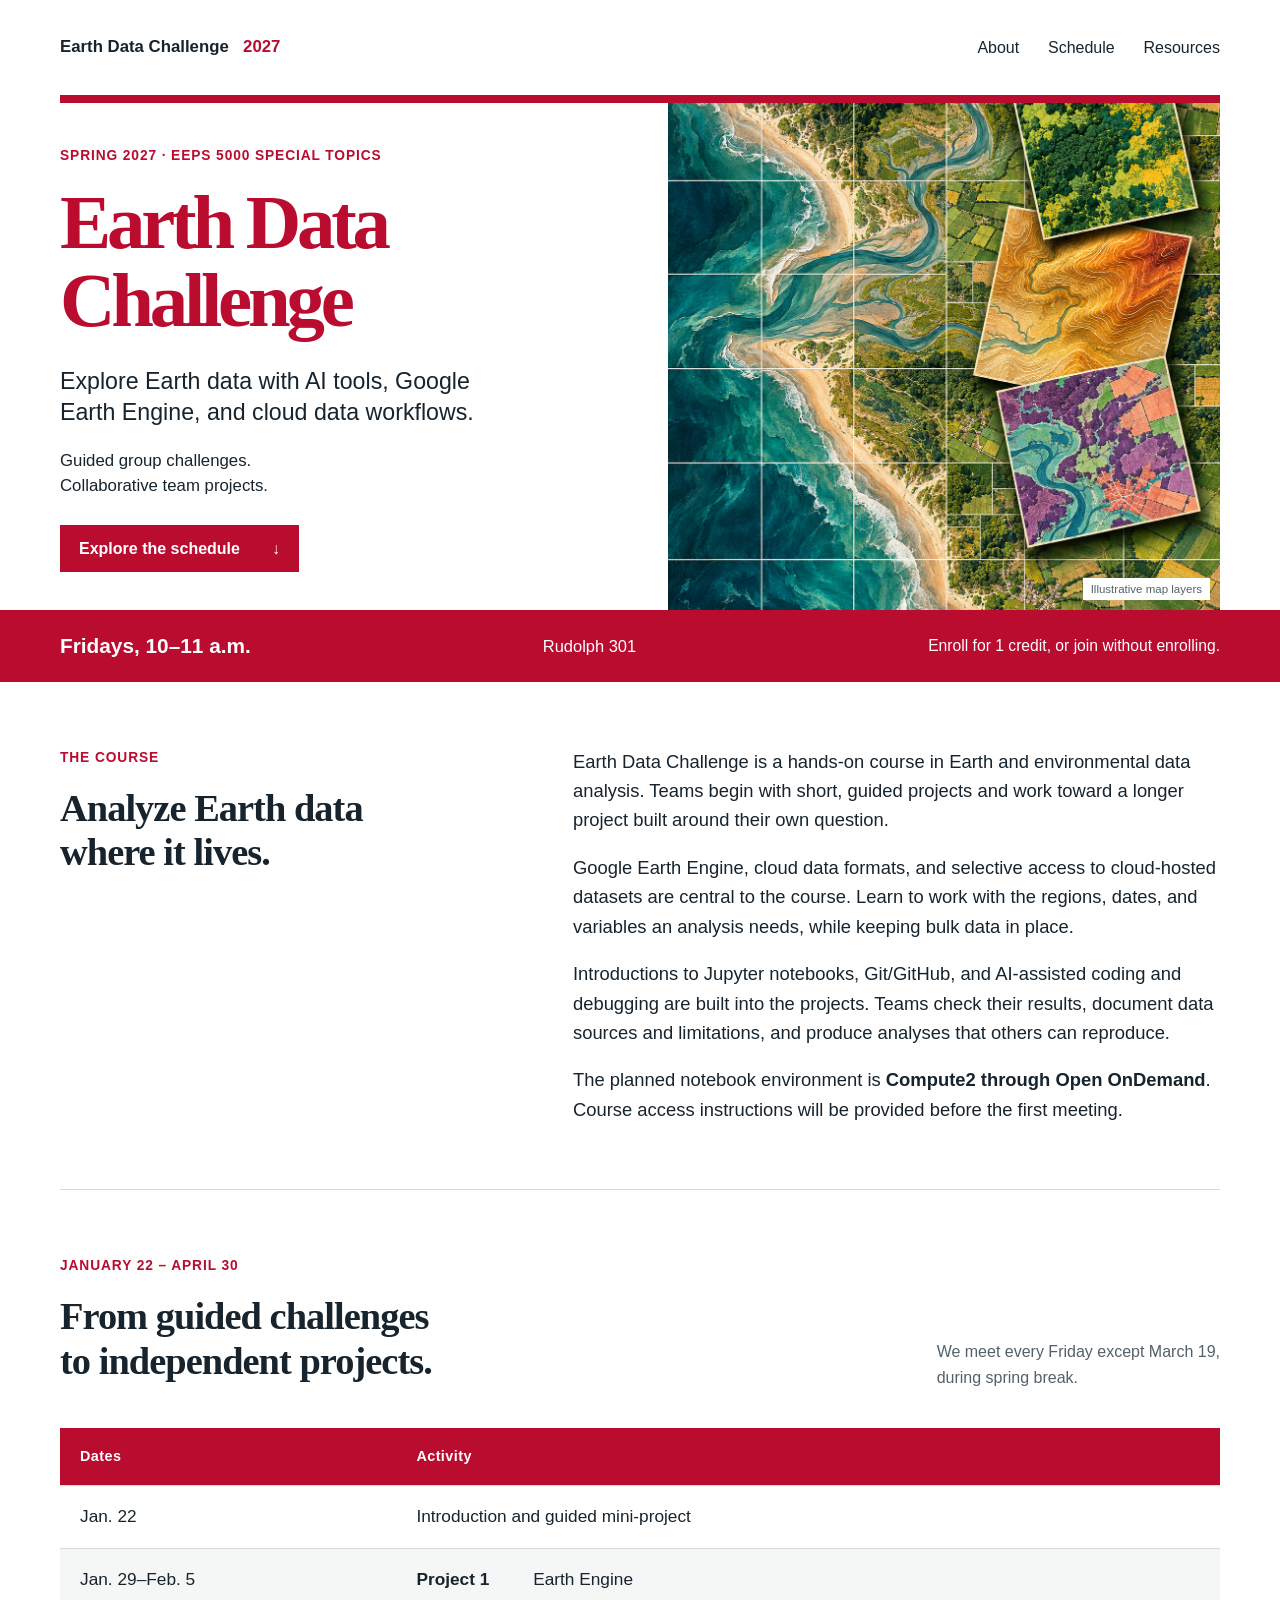
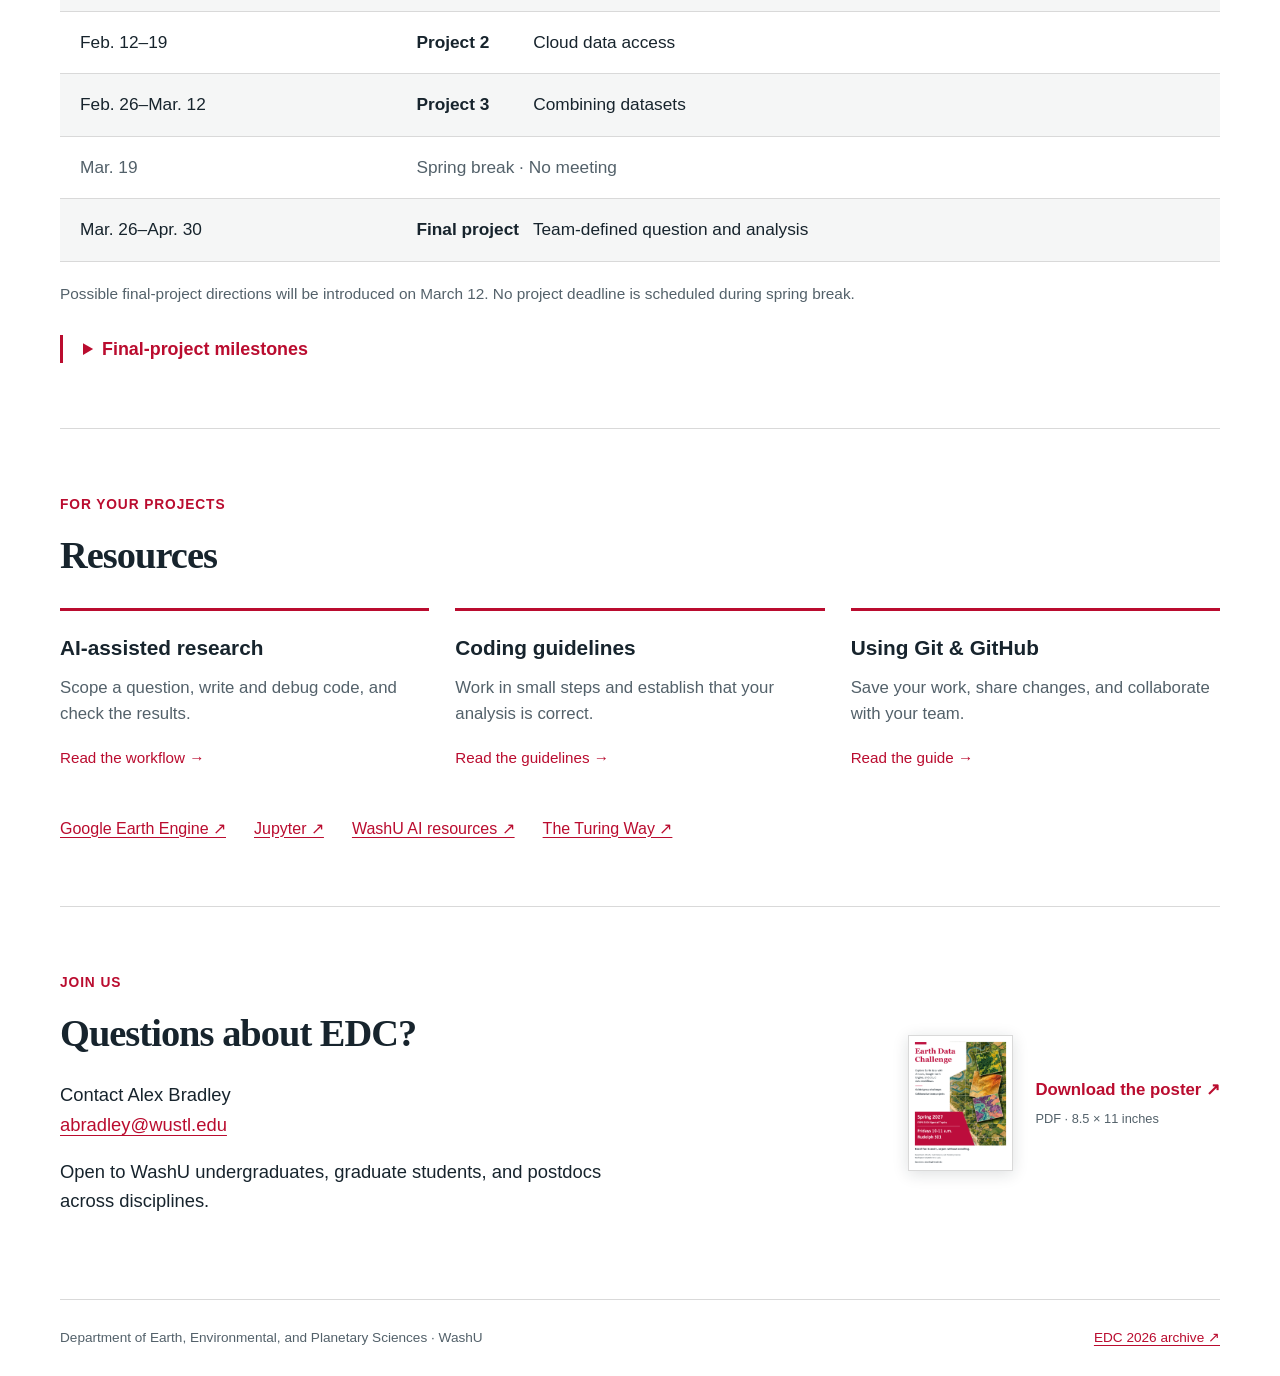
==== index.html @ a1457364 "feat: add the Earth Data Challenge 2027 course website" ====
<!doctype html>
<html lang="en">
<head>
  <meta charset="utf-8">
  <meta name="viewport" content="width=device-width, initial-scale=1">
  <meta name="description" content="Earth Data Challenge, Spring 2027. EEPS 5000 at WashU: AI-assisted analysis, Google Earth Engine, cloud data, and team projects.">
  <meta name="theme-color" content="#BA0C2F">
  <title>Earth Data Challenge · Spring 2027</title>
  <link rel="stylesheet" href="styles.css">
</head>
<body>
  <a class="skip" href="#main">Skip to content</a>
  <header class="masthead wrap">
    <a class="wordmark" href="index.html">Earth Data Challenge <span>2027</span></a>
    <nav aria-label="Main navigation"><a href="#about">About</a><a href="#schedule">Schedule</a><a href="#resources">Resources</a></nav>
  </header>
  <main id="main">
    <section class="hero wrap" aria-labelledby="course-title">
      <div class="hero-copy">
        <p class="eyebrow">Spring 2027 · EEPS 5000 Special Topics</p>
        <h1 id="course-title">Earth Data<br>Challenge</h1>
        <p class="intro">Explore Earth data with AI tools, Google Earth Engine, and cloud data workflows.</p>
        <p class="hero-detail">Guided group challenges.<br>Collaborative team projects.</p>
        <a class="button" href="#schedule">Explore the schedule <span aria-hidden="true">↓</span></a>
      </div>
      <div class="hero-art"><img src="assets/map-tiles.png" width="1122" height="1402" alt="Illustrated coastal map mosaic with lifted tiles showing vegetation, elevation, and land-cover patterns."><span class="art-note">Illustrative map layers</span></div>
    </section>
    <div class="meeting-bar"><div class="wrap meeting-inner"><strong>Fridays, 10–11 a.m.</strong><span>Rudolph 301</span><span>Enroll for 1 credit, or join without enrolling.</span></div></div>
    <div class="wrap content">
      <section id="about" class="section about-grid" aria-labelledby="about-heading">
        <div><p class="eyebrow">The course</p><h2 id="about-heading">Analyze Earth data<br>where it lives.</h2></div>
        <div class="prose"><p>Earth Data Challenge is a hands-on course in Earth and environmental data analysis. Teams begin with short, guided projects and work toward a longer project built around their own question.</p><p>Google Earth Engine, cloud data formats, and selective access to cloud-hosted datasets are central to the course. Learn to work with the regions, dates, and variables an analysis needs, while keeping bulk data in place.</p><p>Introductions to Jupyter notebooks, Git/GitHub, and AI-assisted coding and debugging are built into the projects. Teams check their results, document data sources and limitations, and produce analyses that others can reproduce.</p><p>The planned notebook environment is <strong>Compute2 through Open OnDemand</strong>. Course access instructions will be provided before the first meeting.</p></div>
      </section>
      <section id="schedule" class="section" aria-labelledby="schedule-heading">
        <div class="section-heading"><div><p class="eyebrow">January 22 – April 30</p><h2 id="schedule-heading">From guided challenges<br>to independent projects.</h2></div><p>We meet every Friday except March 19,<br>during spring break.</p></div>
        <table class="schedule"><caption class="sr-only">Spring 2027 course schedule</caption><thead><tr><th scope="col">Dates</th><th scope="col">Activity</th></tr></thead><tbody>
          <tr><th scope="row">Jan. 22</th><td>Introduction and guided mini-project</td></tr>
          <tr><th scope="row">Jan. 29–Feb. 5</th><td><span class="project">Project 1</span> Earth Engine</td></tr>
          <tr><th scope="row">Feb. 12–19</th><td><span class="project">Project 2</span> Cloud data access</td></tr>
          <tr><th scope="row">Feb. 26–Mar. 12</th><td><span class="project">Project 3</span> Combining datasets</td></tr>
          <tr class="break"><th scope="row">Mar. 19</th><td>Spring break · No meeting</td></tr>
          <tr><th scope="row">Mar. 26–Apr. 30</th><td><span class="project">Final project</span> Team-defined question and analysis</td></tr>
        </tbody></table>
        <p class="table-note">Possible final-project directions will be introduced on March 12. No project deadline is scheduled during spring break.</p>
        <details class="milestones"><summary>Final-project milestones</summary><table><caption class="sr-only">Final-project milestones</caption><thead><tr><th scope="col">Date</th><th scope="col">Milestone</th></tr></thead><tbody>
          <tr><th scope="row">Mar. 26</th><td>Scope the question, form teams, and test data access</td></tr>
          <tr><th scope="row">Apr. 2</th><td>Review proposals and demonstrate a working initial workflow</td></tr>
          <tr><th scope="row">Apr. 9</th><td>Analysis workshop</td></tr>
          <tr><th scope="row">Apr. 16</th><td>Preliminary results and validation discussion</td></tr>
          <tr><th scope="row">Apr. 23</th><td>Exchange notebooks for a reproducibility check; refine presentations</td></tr>
          <tr><th scope="row">Apr. 30</th><td>Final presentations and discussion</td></tr>
        </tbody></table></details>
      </section>
      <section id="resources" class="section" aria-labelledby="resources-heading">
        <p class="eyebrow">For your projects</p><h2 id="resources-heading">Resources</h2>
        <div class="resource-grid">
          <a class="resource" href="ai-workflow.html"><h3>AI-assisted research</h3><p>Scope a question, write and debug code, and check the results.</p><span>Read the workflow →</span></a>
          <a class="resource" href="coding-guidelines.html"><h3>Coding guidelines</h3><p>Work in small steps and establish that your analysis is correct.</p><span>Read the guidelines →</span></a>
          <a class="resource" href="using-git.html"><h3>Using Git &amp; GitHub</h3><p>Save your work, share changes, and collaborate with your team.</p><span>Read the guide →</span></a>
        </div>
        <ul class="tool-links"><li><a href="https://earthengine.google.com/">Google Earth Engine ↗</a></li><li><a href="https://jupyter.org/">Jupyter ↗</a></li><li><a href="https://ai.washu.edu/">WashU AI resources ↗</a></li><li><a href="https://the-turing-way.netlify.app/">The Turing Way ↗</a></li></ul>
      </section>
      <section class="section closing" aria-labelledby="contact-heading"><div><p class="eyebrow">Join us</p><h2 id="contact-heading">Questions about EDC?</h2><p>Contact Alex Bradley<br><a href="mailto:abradley@wustl.edu">abradley@wustl.edu</a></p><p>Open to WashU undergraduates, graduate students, and postdocs across disciplines.</p></div><a class="poster-link" href="assets/edc-2027-poster.pdf"><img src="assets/edc-2027-poster.png" width="1082" height="1400" loading="lazy" alt="Preview of the red and map-tiles Earth Data Challenge recruitment poster."><span>Download the poster <span aria-hidden="true">↗</span><small>PDF · 8.5 × 11 inches</small></span></a></section>
    </div>
  </main>
  <footer class="wrap footer"><p>Department of Earth, Environmental, and Planetary Sciences · WashU</p><a href="https://washu-eeps.github.io/EDC-2026/">EDC 2026 archive ↗</a></footer>
</body>
</html>
---- styles.css ----
:root{--red:#ba0c2f;--dark-red:#971b2f;--ink:#17242d;--muted:#53616a;--paper:#fff;--gray:#d9d9d9;--wash:#f5f6f6;--teal:#007d8a;--sans:Calibri,"Segoe UI",Arial,sans-serif;--serif:Georgia,"Times New Roman",serif}
*{box-sizing:border-box}html{scroll-behavior:smooth;scroll-padding-top:2rem}body{margin:0;background:var(--paper);color:var(--ink);font:1.15rem/1.6 var(--sans)}a{color:var(--red);text-underline-offset:.2em}a:hover{color:var(--dark-red)}a:focus-visible,summary:focus-visible{outline:3px solid var(--teal);outline-offset:5px}.wrap{width:min(1160px,calc(100% - 80px));margin-inline:auto}.masthead{display:flex;align-items:center;justify-content:space-between;gap:2rem;min-height:95px}.wordmark{color:var(--ink);text-decoration:none;font-weight:700;font-size:1.05rem}.wordmark span{color:var(--red);margin-left:.6rem}.masthead nav{display:flex;gap:1.8rem}.masthead nav a{color:var(--ink);text-decoration:none;font-size:1rem}.masthead nav a:hover{text-decoration:underline}.hero{display:grid;grid-template-columns:1.1fr 1fr;min-height:490px;border-top:8px solid var(--red)}.hero-copy{padding:42px 36px 38px 0;position:relative;z-index:1}.eyebrow{color:var(--red);font-weight:700;font-size:.86rem;letter-spacing:.065em;text-transform:uppercase;margin:0 0 17px}h1{font:700 clamp(3.2rem,6vw,5.35rem)/1.02 var(--serif);color:var(--red);letter-spacing:-.055em;margin:0 0 25px}.intro{font-size:1.45rem;line-height:1.35;max-width:440px;margin:0 0 20px}.hero-detail{font-size:1.05rem;line-height:1.5;margin-bottom:26px}.button{display:inline-flex;align-items:center;gap:2rem;padding:11px 19px;background:var(--red);color:#fff;text-decoration:none;font-weight:700;font-size:1rem}.button:hover{background:var(--dark-red);color:#fff}.hero-art{position:relative;overflow:hidden}.hero-art>img{width:100%;height:100%;position:absolute;object-fit:cover;object-position:68% 48%}.art-note{position:absolute;bottom:10px;right:10px;background:#fff;padding:2px 8px;font-size:.72rem;color:var(--muted)}.meeting-bar{background:var(--red);color:white}.meeting-inner{display:flex;gap:2rem;align-items:center;justify-content:space-between;padding-block:19px;font-size:1.03rem}.meeting-inner strong{font-size:1.3rem}.meeting-inner span:last-child{font-size:.98rem}.section{padding-block:65px;border-bottom:1px solid var(--gray)}h2{font:700 clamp(1.85rem,3vw,2.5rem)/1.17 var(--serif);letter-spacing:-.025em;margin:0 0 24px}p{margin:0 0 18px}.about-grid{display:grid;grid-template-columns:.9fr 1.3fr;gap:65px}.prose p:last-child{margin-bottom:0}.section-heading{display:flex;align-items:end;justify-content:space-between;gap:2rem;margin-bottom:20px}.section-heading>p{font-size:1rem;color:var(--muted)}table{width:100%;border-collapse:collapse;text-align:left;font-size:1.08rem}th,td{padding:17px 20px;border-bottom:1px solid var(--gray);vertical-align:top}thead{background:var(--red);color:white}thead th{font-size:.9rem;letter-spacing:.03em}tbody th{width:29%;font-weight:400;white-space:nowrap}tbody tr:nth-child(even){background:var(--wash)}.project{font-weight:700;display:inline-block;min-width:112px}.break{color:var(--muted)}.table-note{font-size:.96rem;color:var(--muted);margin-top:20px}.milestones{margin-top:28px;border-left:3px solid var(--red);padding-left:20px}.milestones summary{cursor:pointer;color:var(--red);font-size:1.12rem;font-weight:700}.milestones table{margin-top:20px}.resource-grid{display:grid;grid-template-columns:repeat(3,1fr);gap:26px;margin-top:30px}.resource{display:flex;flex-direction:column;text-decoration:none;color:var(--ink);border-top:3px solid var(--red);padding:20px 0 15px}.resource h3{font-size:1.3rem;margin:0 0 10px}.resource p{font-size:1.05rem;color:var(--muted)}.resource>span{font-size:.95rem;color:var(--red);margin-top:auto}.resource:hover h3{text-decoration:underline}.tool-links{display:flex;gap:12px 28px;flex-wrap:wrap;list-style:none;padding:0;margin:30px 0 0;font-size:1rem}.closing{display:flex;justify-content:space-between;align-items:center;gap:4rem}.closing>div{max-width:580px}.poster-link{display:flex;gap:22px;align-items:center;text-decoration:none;font-size:1.05rem;font-weight:700}.poster-link img{width:105px;height:auto;box-shadow:0 3px 15px #17242d24;border:1px solid var(--gray)}.poster-link small{display:block;font-size:.8rem;font-weight:400;color:var(--muted);margin-top:5px}.footer{display:flex;justify-content:space-between;gap:2rem;padding-block:27px;color:var(--muted);font-size:.85rem}.footer p{margin:0}.footer a{white-space:nowrap}.skip{position:absolute;top:-100px;left:20px;z-index:10;padding:10px;background:white}.skip:focus{top:10px}.sr-only{position:absolute;width:1px;height:1px;padding:0;margin:-1px;overflow:hidden;clip:rect(0,0,0,0);white-space:nowrap;border:0}.guide{max-width:800px;padding-block:45px 70px}.guide h1{font-size:clamp(2.5rem,5vw,4rem);margin-top:30px}.guide h2{font:700 1.6rem/1.3 var(--serif);margin-top:36px}.guide h3{font-size:1.2rem}.guide li{margin-bottom:.55rem}.back{font-size:1rem}
@media(max-width:850px){.wrap{width:calc(100% - 48px)}.meeting-inner{gap:10px 25px;flex-wrap:wrap;justify-content:flex-start}.meeting-inner span:last-child{flex-basis:100%}.about-grid{grid-template-columns:1fr;gap:12px}.section-heading{display:block}.resource-grid{gap:20px}.closing{gap:2rem}.poster-link{flex-direction:column;align-items:start;min-width:155px}.hero-copy{padding-right:22px}.intro{font-size:1.22rem}.project{display:block}.footer{flex-wrap:wrap}}
@media(max-width:560px){.wrap{width:calc(100% - 36px)}.masthead{min-height:90px;flex-wrap:wrap;gap:8px;padding-block:15px}.masthead nav{gap:22px}.hero{grid-template-columns:1fr;min-height:0}.hero-copy{padding:30px 0}h1{font-size:3.6rem}.hero-art{height:270px}.hero-art>img{object-position:60% 46%}.intro{font-size:1.3rem}.section{padding-block:42px}.resource-grid{grid-template-columns:1fr;gap:5px}.resource{padding-block:19px}.resource p{margin-bottom:10px}th,td{padding:14px 10px;font-size:.99rem}tbody th{white-space:normal;width:34%}.closing{align-items:start;flex-direction:column;gap:20px}.poster-link{flex-direction:row;align-items:center}.poster-link img{width:85px}.footer{gap:10px}.meeting-inner strong{font-size:1.2rem}.milestones{padding-left:10px}}
@media(prefers-reduced-motion:reduce){html{scroll-behavior:auto}}
@media print{.masthead nav,.button,.poster-link,.footer,.art-note{display:none}.wrap{width:100%}.hero{min-height:300px}.hero-copy{padding-top:20px}.section{padding-block:25px}.meeting-bar{color:#000;background:none;border-block:1px solid #000}details>table{display:table!important}}
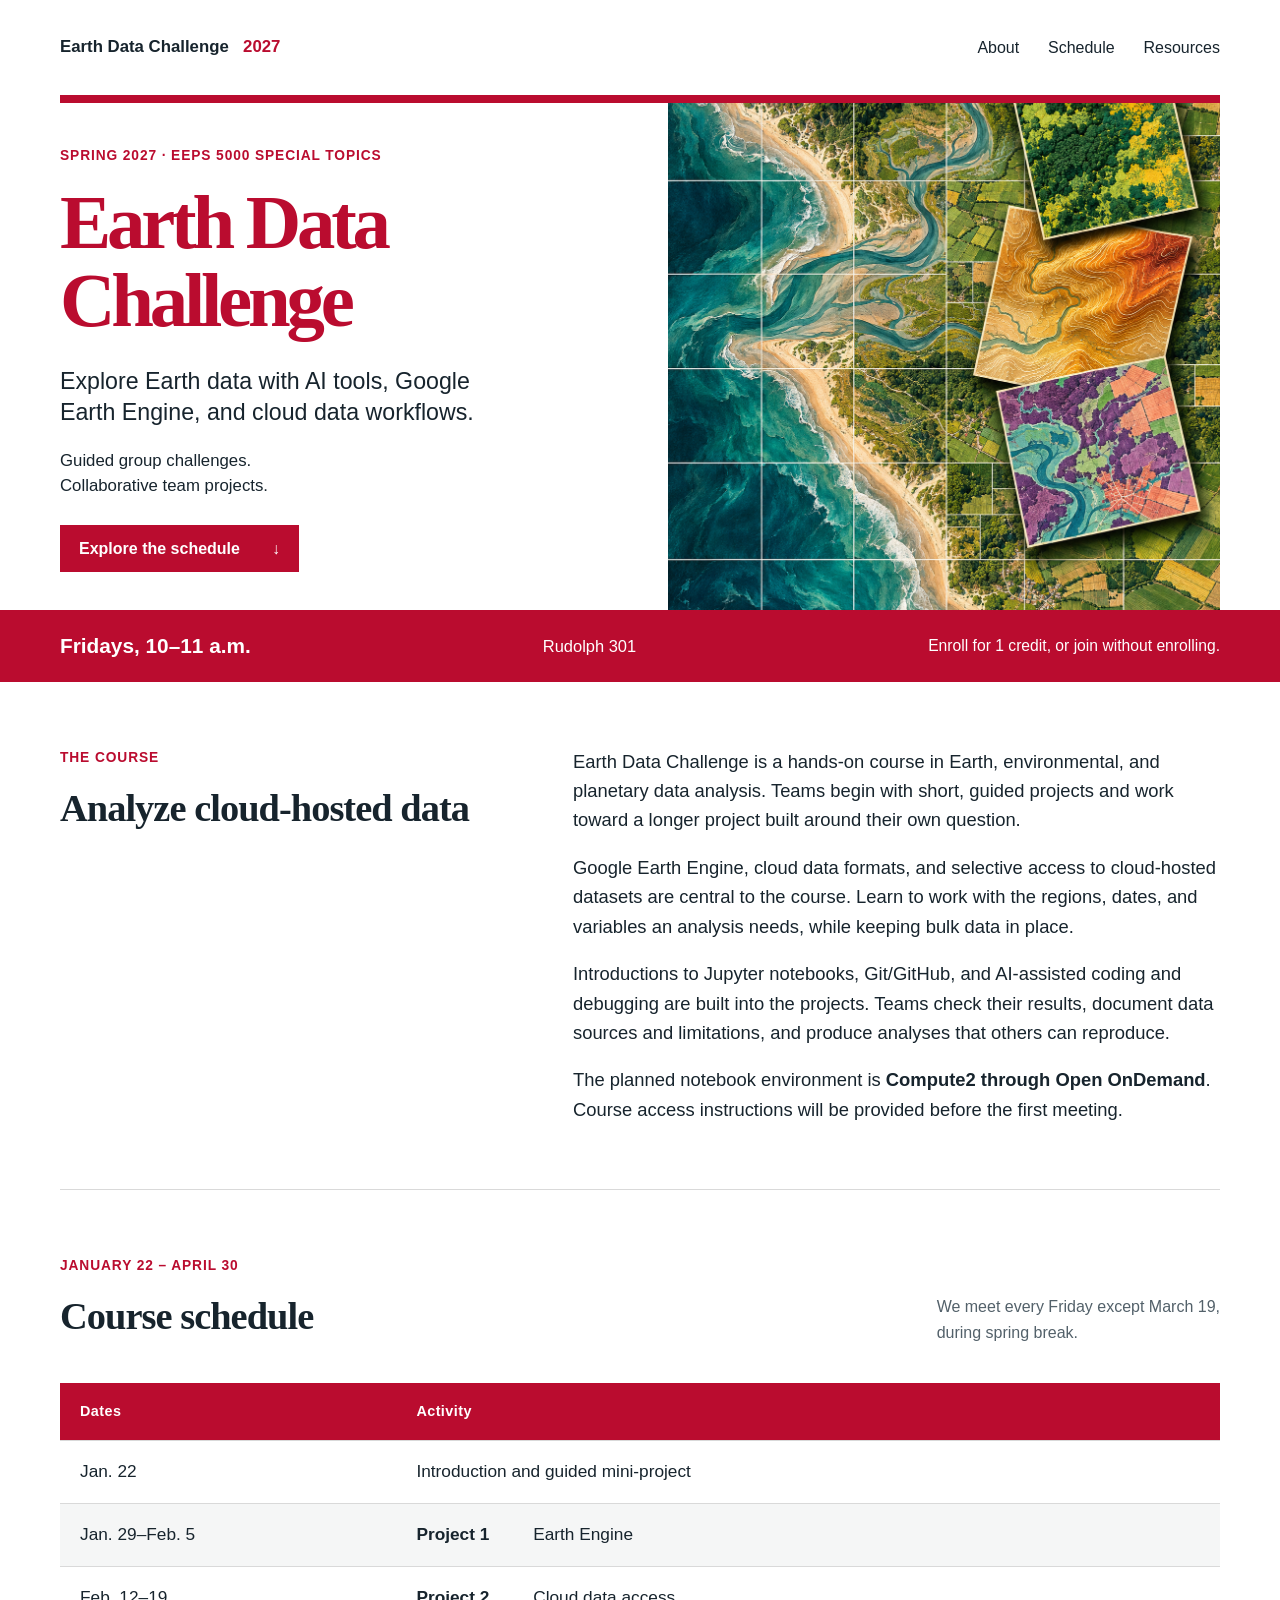
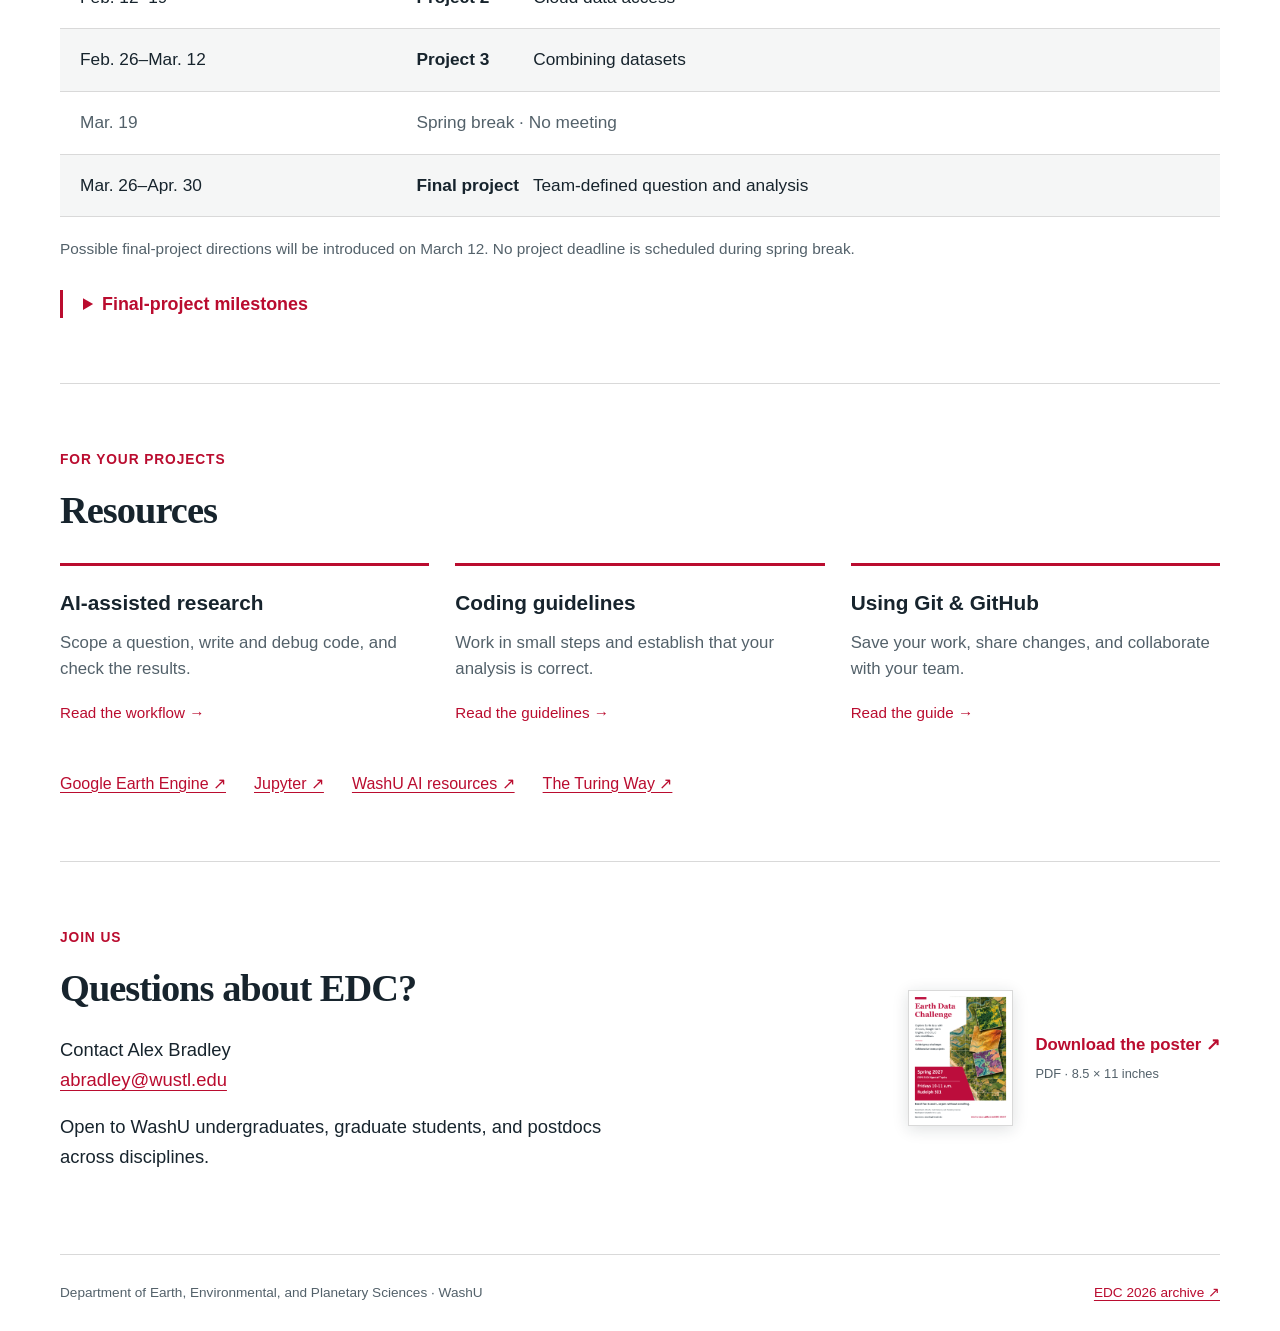
==== commit a8f18759: "fix: clarify course copy and add the website to the poster" ====
--- a/index.html
+++ b/index.html
@@ -23,16 +23,16 @@
         <p class="hero-detail">Guided group challenges.<br>Collaborative team projects.</p>
         <a class="button" href="#schedule">Explore the schedule <span aria-hidden="true">↓</span></a>
       </div>
-      <div class="hero-art"><img src="assets/map-tiles.png" width="1122" height="1402" alt="Illustrated coastal map mosaic with lifted tiles showing vegetation, elevation, and land-cover patterns."><span class="art-note">Illustrative map layers</span></div>
+      <div class="hero-art"><img src="assets/map-tiles.png" width="1122" height="1402" alt="Illustrated coastal map mosaic with lifted tiles showing vegetation, elevation, and land-cover patterns."></div>
     </section>
     <div class="meeting-bar"><div class="wrap meeting-inner"><strong>Fridays, 10–11 a.m.</strong><span>Rudolph 301</span><span>Enroll for 1 credit, or join without enrolling.</span></div></div>
     <div class="wrap content">
       <section id="about" class="section about-grid" aria-labelledby="about-heading">
-        <div><p class="eyebrow">The course</p><h2 id="about-heading">Analyze Earth data<br>where it lives.</h2></div>
-        <div class="prose"><p>Earth Data Challenge is a hands-on course in Earth and environmental data analysis. Teams begin with short, guided projects and work toward a longer project built around their own question.</p><p>Google Earth Engine, cloud data formats, and selective access to cloud-hosted datasets are central to the course. Learn to work with the regions, dates, and variables an analysis needs, while keeping bulk data in place.</p><p>Introductions to Jupyter notebooks, Git/GitHub, and AI-assisted coding and debugging are built into the projects. Teams check their results, document data sources and limitations, and produce analyses that others can reproduce.</p><p>The planned notebook environment is <strong>Compute2 through Open OnDemand</strong>. Course access instructions will be provided before the first meeting.</p></div>
+        <div><p class="eyebrow">The course</p><h2 id="about-heading">Analyze cloud-hosted data</h2></div>
+        <div class="prose"><p>Earth Data Challenge is a hands-on course in Earth, environmental, and planetary data analysis. Teams begin with short, guided projects and work toward a longer project built around their own question.</p><p>Google Earth Engine, cloud data formats, and selective access to cloud-hosted datasets are central to the course. Learn to work with the regions, dates, and variables an analysis needs, while keeping bulk data in place.</p><p>Introductions to Jupyter notebooks, Git/GitHub, and AI-assisted coding and debugging are built into the projects. Teams check their results, document data sources and limitations, and produce analyses that others can reproduce.</p><p>The planned notebook environment is <strong>Compute2 through Open OnDemand</strong>. Course access instructions will be provided before the first meeting.</p></div>
       </section>
       <section id="schedule" class="section" aria-labelledby="schedule-heading">
-        <div class="section-heading"><div><p class="eyebrow">January 22 – April 30</p><h2 id="schedule-heading">From guided challenges<br>to independent projects.</h2></div><p>We meet every Friday except March 19,<br>during spring break.</p></div>
+        <div class="section-heading"><div><p class="eyebrow">January 22 – April 30</p><h2 id="schedule-heading">Course schedule</h2></div><p>We meet every Friday except March 19,<br>during spring break.</p></div>
         <table class="schedule"><caption class="sr-only">Spring 2027 course schedule</caption><thead><tr><th scope="col">Dates</th><th scope="col">Activity</th></tr></thead><tbody>
           <tr><th scope="row">Jan. 22</th><td>Introduction and guided mini-project</td></tr>
           <tr><th scope="row">Jan. 29–Feb. 5</th><td><span class="project">Project 1</span> Earth Engine</td></tr>
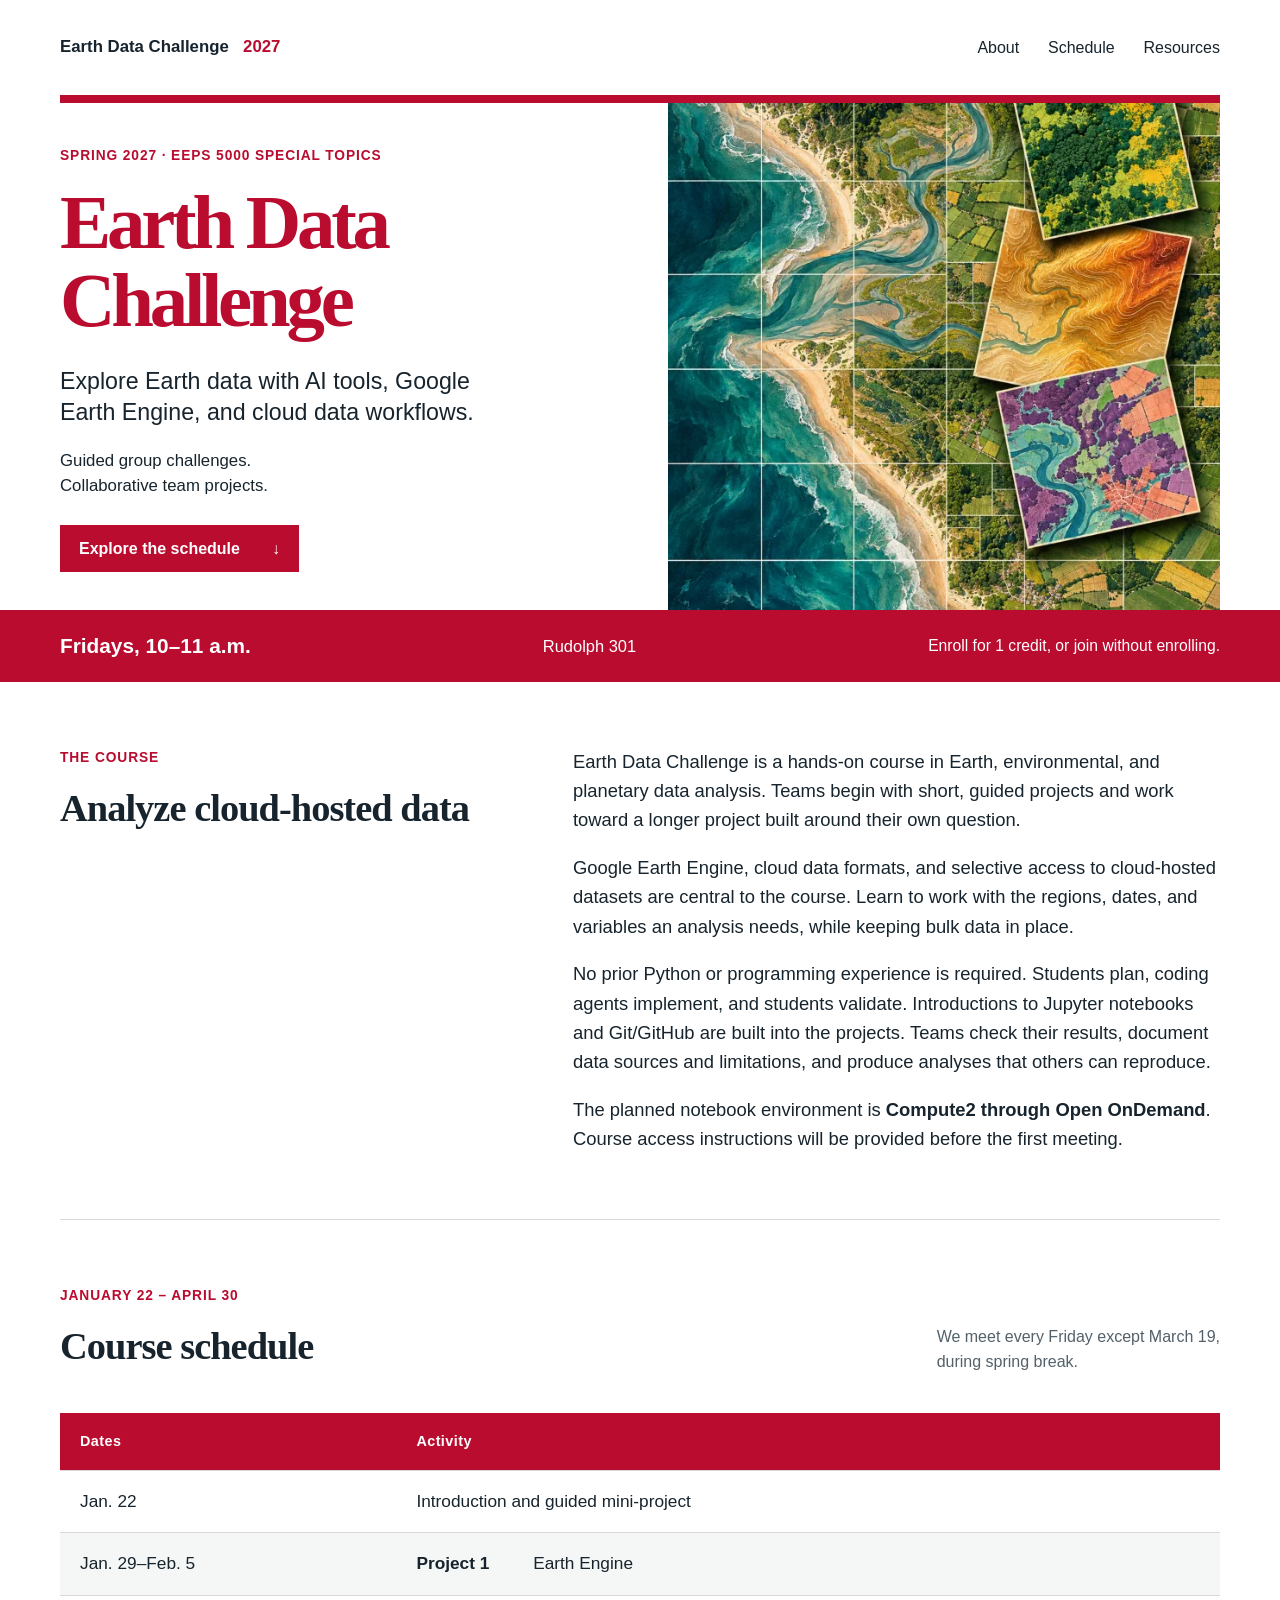
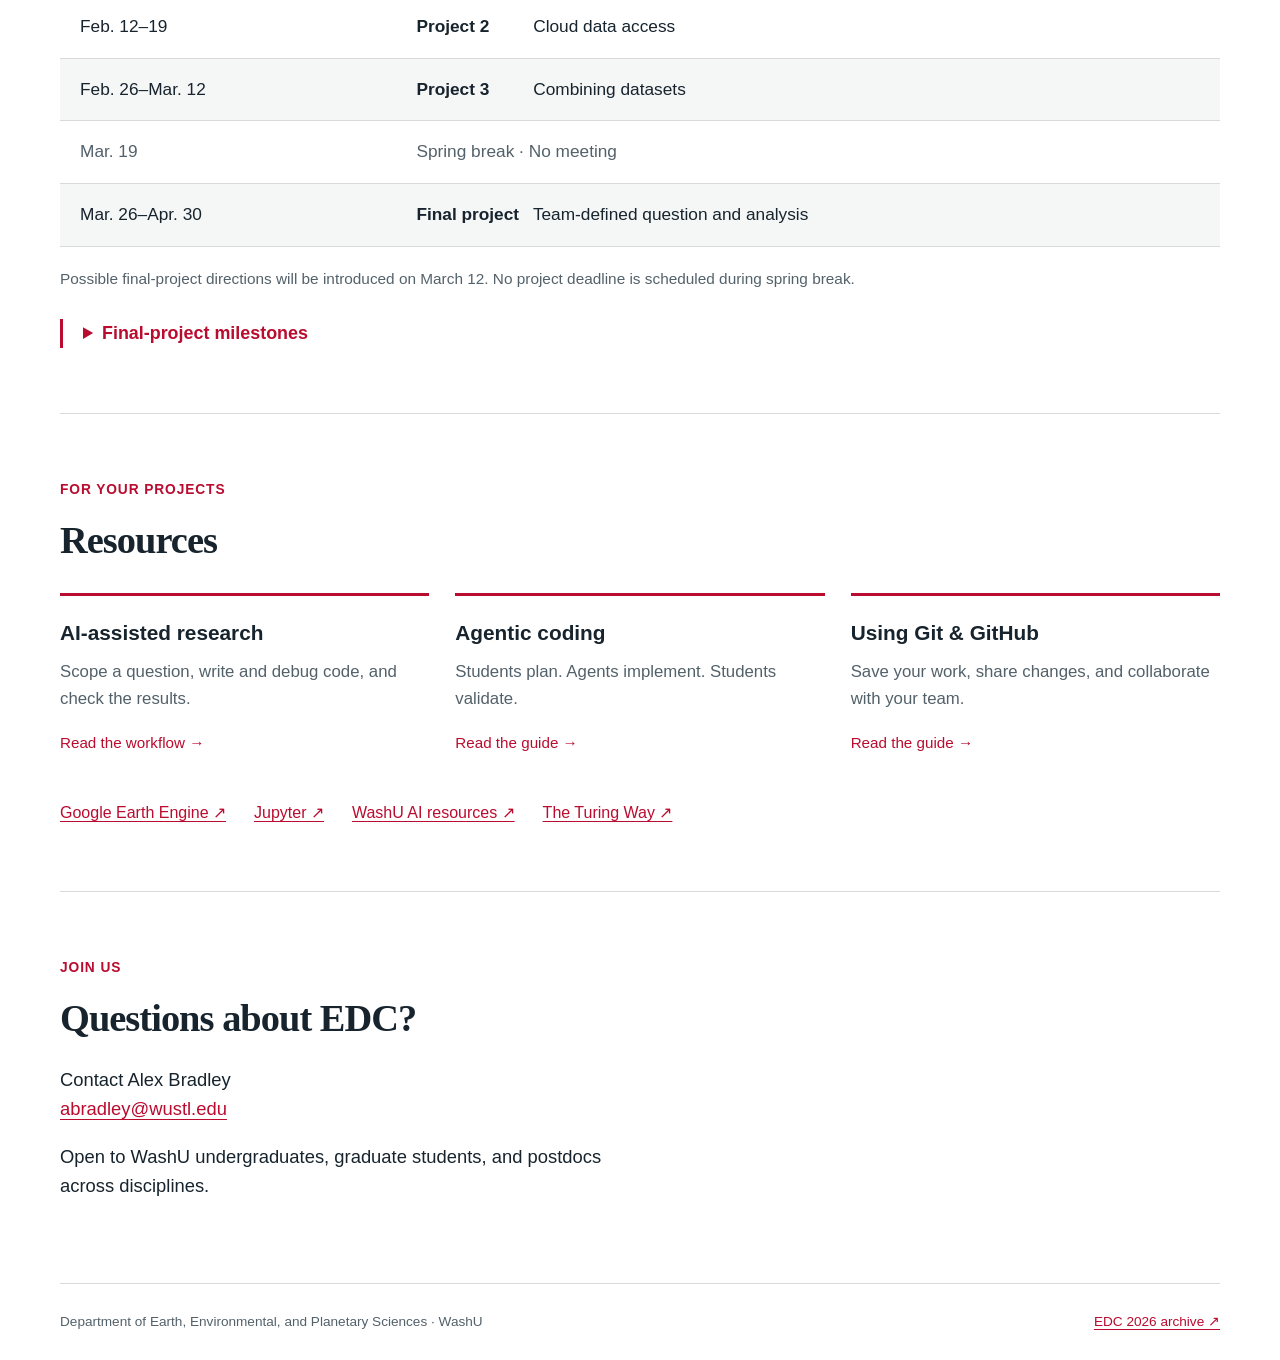
==== commit 4cd21eef: "feat: add agentic coding guidance and optimize site images" ====
--- a/index.html
+++ b/index.html
@@ -23,13 +23,13 @@
         <p class="hero-detail">Guided group challenges.<br>Collaborative team projects.</p>
         <a class="button" href="#schedule">Explore the schedule <span aria-hidden="true">↓</span></a>
       </div>
-      <div class="hero-art"><img src="assets/map-tiles.png" width="1122" height="1402" alt="Illustrated coastal map mosaic with lifted tiles showing vegetation, elevation, and land-cover patterns."></div>
+      <div class="hero-art"><img src="assets/map-tiles.webp" srcset="assets/map-tiles-640.webp 640w, assets/map-tiles.webp 1122w" sizes="(max-width: 560px) calc(100vw - 36px), (max-width: 850px) calc((100vw - 48px) / 2.1), (max-width: 1240px) calc((100vw - 80px) / 2.1), 553px" width="1122" height="1402" fetchpriority="high" loading="eager" decoding="async" alt="Illustrated coastal map mosaic with lifted tiles showing vegetation, elevation, and land-cover patterns."></div>
     </section>
     <div class="meeting-bar"><div class="wrap meeting-inner"><strong>Fridays, 10–11 a.m.</strong><span>Rudolph 301</span><span>Enroll for 1 credit, or join without enrolling.</span></div></div>
     <div class="wrap content">
       <section id="about" class="section about-grid" aria-labelledby="about-heading">
         <div><p class="eyebrow">The course</p><h2 id="about-heading">Analyze cloud-hosted data</h2></div>
-        <div class="prose"><p>Earth Data Challenge is a hands-on course in Earth, environmental, and planetary data analysis. Teams begin with short, guided projects and work toward a longer project built around their own question.</p><p>Google Earth Engine, cloud data formats, and selective access to cloud-hosted datasets are central to the course. Learn to work with the regions, dates, and variables an analysis needs, while keeping bulk data in place.</p><p>Introductions to Jupyter notebooks, Git/GitHub, and AI-assisted coding and debugging are built into the projects. Teams check their results, document data sources and limitations, and produce analyses that others can reproduce.</p><p>The planned notebook environment is <strong>Compute2 through Open OnDemand</strong>. Course access instructions will be provided before the first meeting.</p></div>
+        <div class="prose"><p>Earth Data Challenge is a hands-on course in Earth, environmental, and planetary data analysis. Teams begin with short, guided projects and work toward a longer project built around their own question.</p><p>Google Earth Engine, cloud data formats, and selective access to cloud-hosted datasets are central to the course. Learn to work with the regions, dates, and variables an analysis needs, while keeping bulk data in place.</p><p>No prior Python or programming experience is required. Students plan, coding agents implement, and students validate. Introductions to Jupyter notebooks and Git/GitHub are built into the projects. Teams check their results, document data sources and limitations, and produce analyses that others can reproduce.</p><p>The planned notebook environment is <strong>Compute2 through Open OnDemand</strong>. Course access instructions will be provided before the first meeting.</p></div>
       </section>
       <section id="schedule" class="section" aria-labelledby="schedule-heading">
         <div class="section-heading"><div><p class="eyebrow">January 22 – April 30</p><h2 id="schedule-heading">Course schedule</h2></div><p>We meet every Friday except March 19,<br>during spring break.</p></div>
@@ -55,12 +55,12 @@
         <p class="eyebrow">For your projects</p><h2 id="resources-heading">Resources</h2>
         <div class="resource-grid">
           <a class="resource" href="ai-workflow.html"><h3>AI-assisted research</h3><p>Scope a question, write and debug code, and check the results.</p><span>Read the workflow →</span></a>
-          <a class="resource" href="coding-guidelines.html"><h3>Coding guidelines</h3><p>Work in small steps and establish that your analysis is correct.</p><span>Read the guidelines →</span></a>
+          <a class="resource" href="coding-guidelines.html"><h3>Agentic coding</h3><p>Students plan. Agents implement. Students validate.</p><span>Read the guide →</span></a>
           <a class="resource" href="using-git.html"><h3>Using Git &amp; GitHub</h3><p>Save your work, share changes, and collaborate with your team.</p><span>Read the guide →</span></a>
         </div>
         <ul class="tool-links"><li><a href="https://earthengine.google.com/">Google Earth Engine ↗</a></li><li><a href="https://jupyter.org/">Jupyter ↗</a></li><li><a href="https://ai.washu.edu/">WashU AI resources ↗</a></li><li><a href="https://the-turing-way.netlify.app/">The Turing Way ↗</a></li></ul>
       </section>
-      <section class="section closing" aria-labelledby="contact-heading"><div><p class="eyebrow">Join us</p><h2 id="contact-heading">Questions about EDC?</h2><p>Contact Alex Bradley<br><a href="mailto:abradley@wustl.edu">abradley@wustl.edu</a></p><p>Open to WashU undergraduates, graduate students, and postdocs across disciplines.</p></div><a class="poster-link" href="assets/edc-2027-poster.pdf"><img src="assets/edc-2027-poster.png" width="1082" height="1400" loading="lazy" alt="Preview of the red and map-tiles Earth Data Challenge recruitment poster."><span>Download the poster <span aria-hidden="true">↗</span><small>PDF · 8.5 × 11 inches</small></span></a></section>
+      <section class="section closing" aria-labelledby="contact-heading"><div><p class="eyebrow">Join us</p><h2 id="contact-heading">Questions about EDC?</h2><p>Contact Alex Bradley<br><a href="mailto:abradley@wustl.edu">abradley@wustl.edu</a></p><p>Open to WashU undergraduates, graduate students, and postdocs across disciplines.</p></div></section>
     </div>
   </main>
   <footer class="wrap footer"><p>Department of Earth, Environmental, and Planetary Sciences · WashU</p><a href="https://washu-eeps.github.io/EDC-2026/">EDC 2026 archive ↗</a></footer>
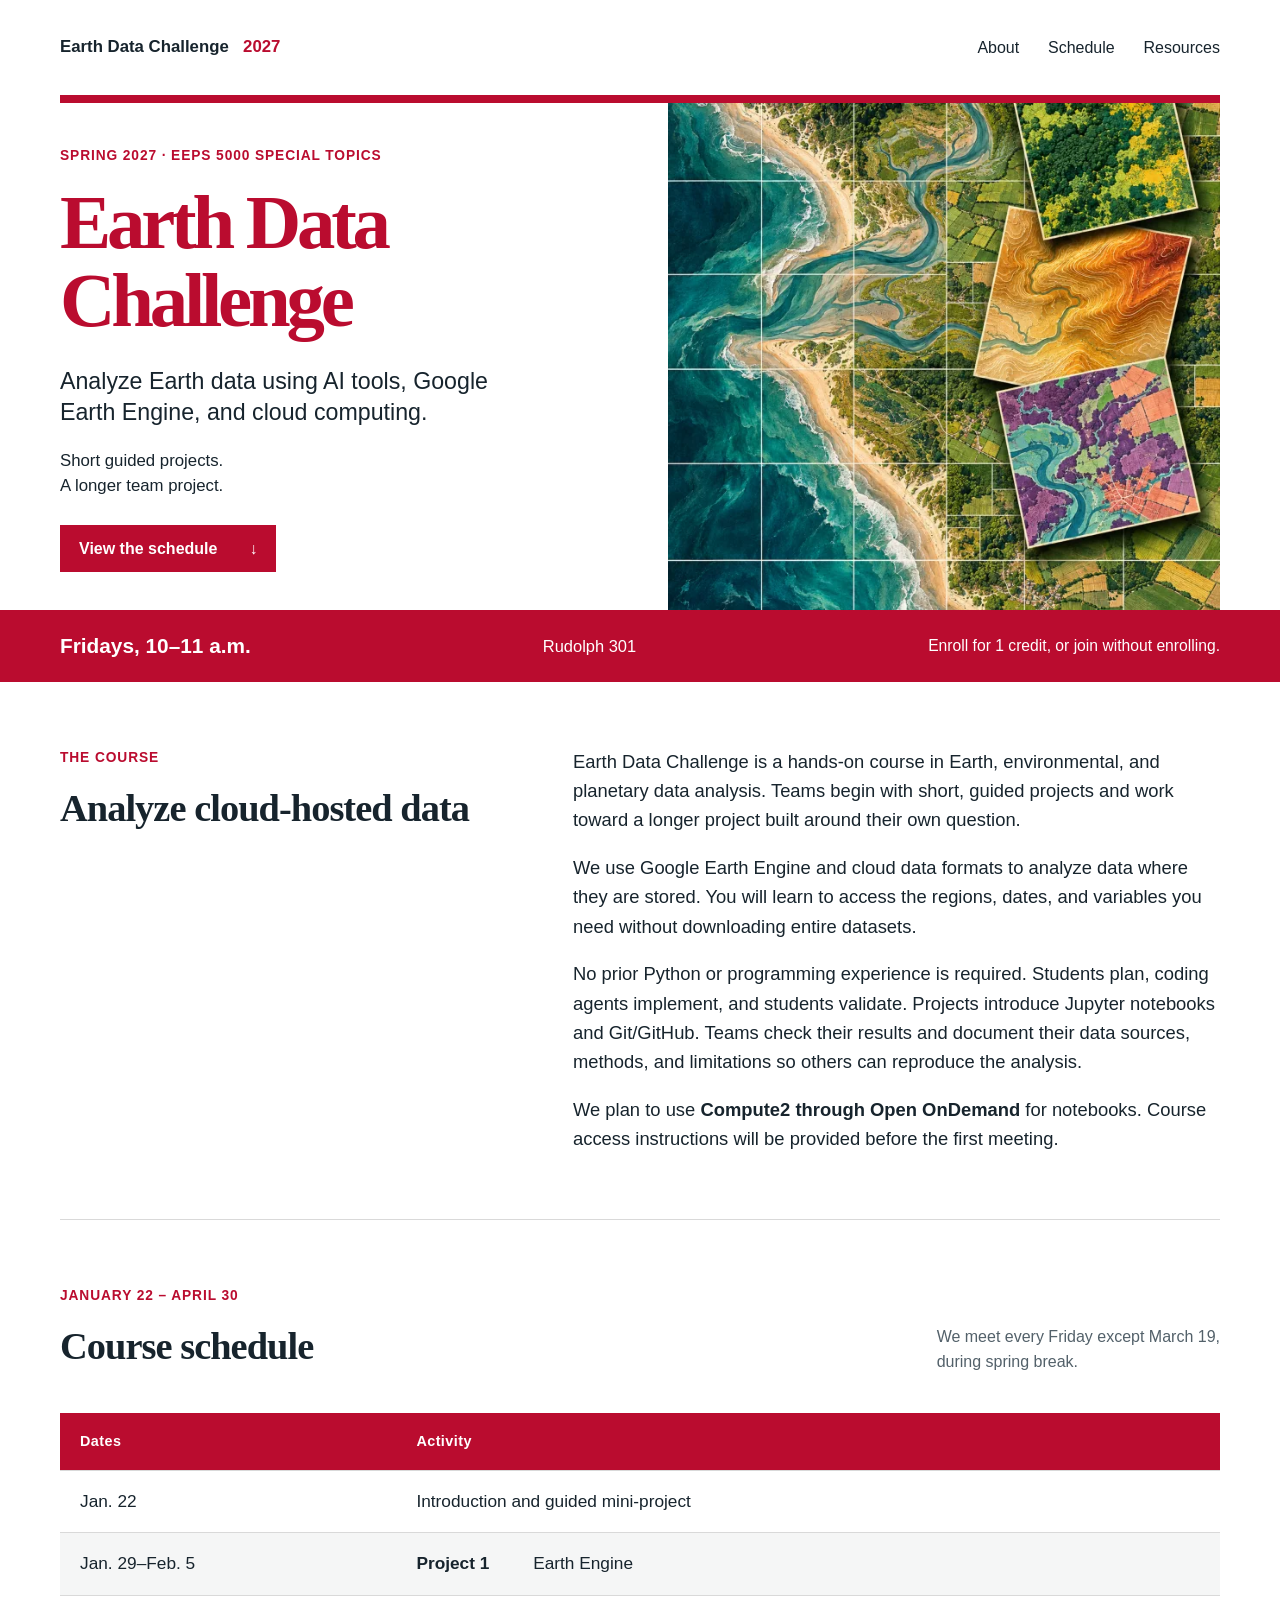
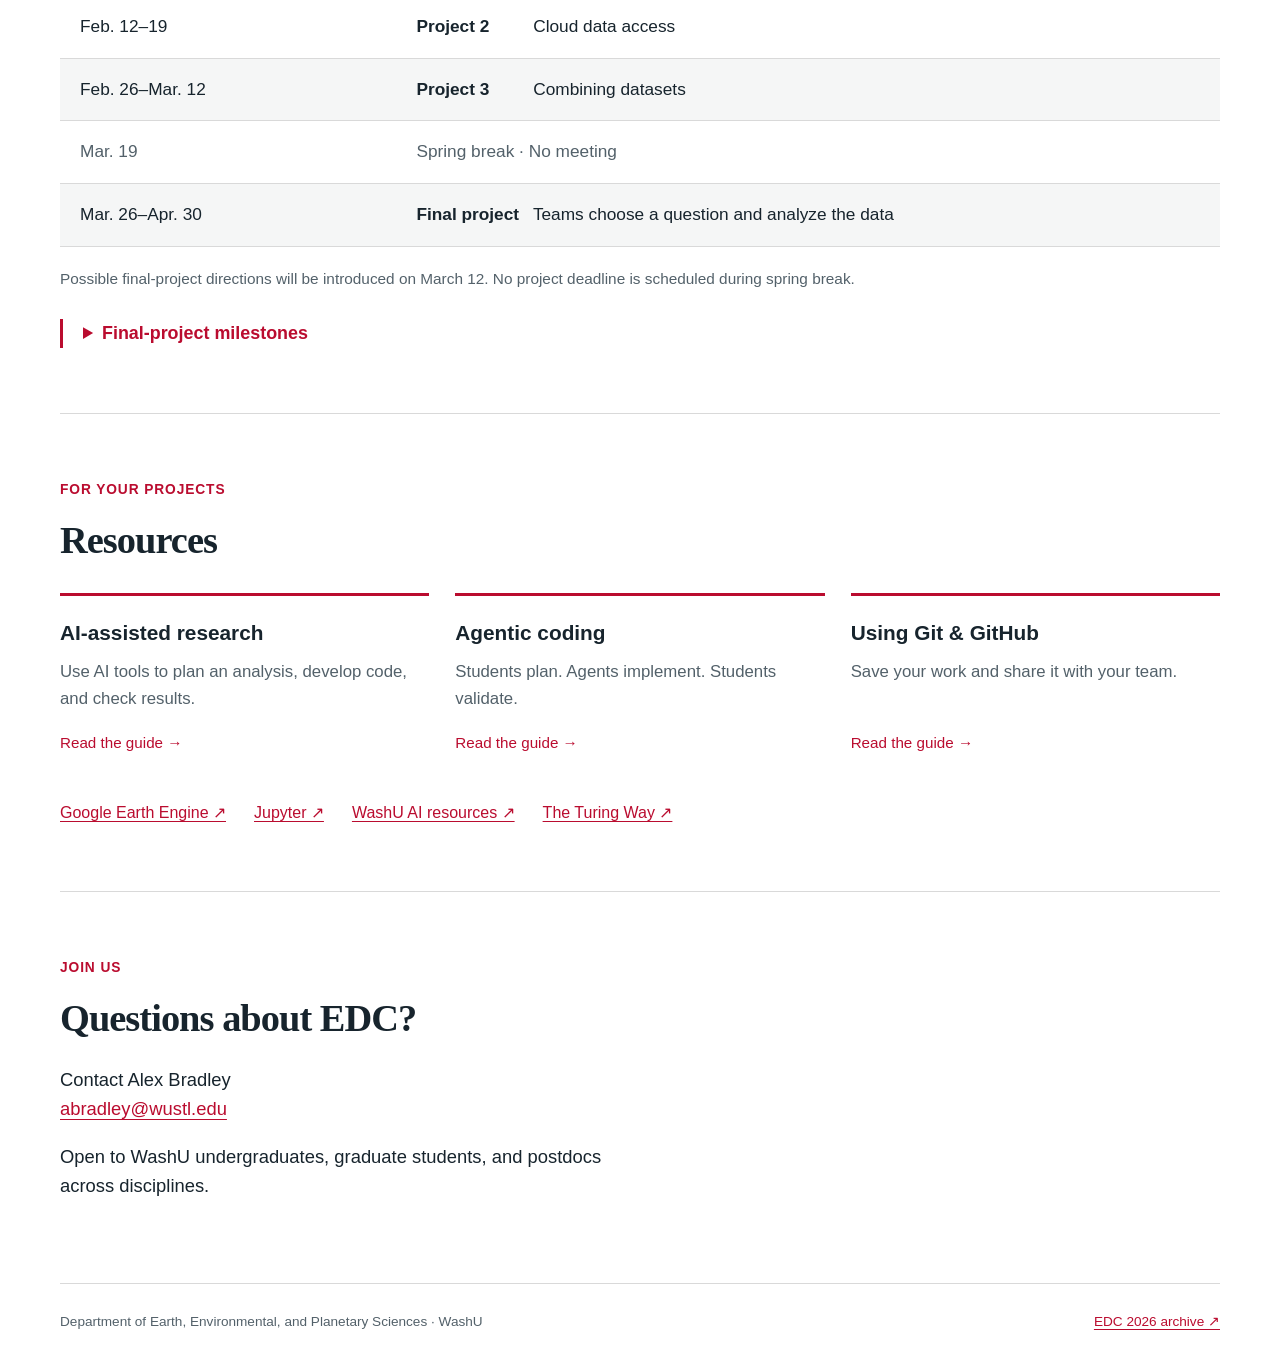
==== commit 00bd3ede: "docs: clarify course website language" ====
--- a/index.html
+++ b/index.html
@@ -19,9 +19,9 @@
       <div class="hero-copy">
         <p class="eyebrow">Spring 2027 · EEPS 5000 Special Topics</p>
         <h1 id="course-title">Earth Data<br>Challenge</h1>
-        <p class="intro">Explore Earth data with AI tools, Google Earth Engine, and cloud data workflows.</p>
-        <p class="hero-detail">Guided group challenges.<br>Collaborative team projects.</p>
-        <a class="button" href="#schedule">Explore the schedule <span aria-hidden="true">↓</span></a>
+        <p class="intro">Analyze Earth data using AI tools, Google Earth Engine, and cloud computing.</p>
+        <p class="hero-detail">Short guided projects.<br>A longer team project.</p>
+        <a class="button" href="#schedule">View the schedule <span aria-hidden="true">↓</span></a>
       </div>
       <div class="hero-art"><img src="assets/map-tiles.webp" srcset="assets/map-tiles-640.webp 640w, assets/map-tiles.webp 1122w" sizes="(max-width: 560px) calc(100vw - 36px), (max-width: 850px) calc((100vw - 48px) / 2.1), (max-width: 1240px) calc((100vw - 80px) / 2.1), 553px" width="1122" height="1402" fetchpriority="high" loading="eager" decoding="async" alt="Illustrated coastal map mosaic with lifted tiles showing vegetation, elevation, and land-cover patterns."></div>
     </section>
@@ -29,7 +29,7 @@
     <div class="wrap content">
       <section id="about" class="section about-grid" aria-labelledby="about-heading">
         <div><p class="eyebrow">The course</p><h2 id="about-heading">Analyze cloud-hosted data</h2></div>
-        <div class="prose"><p>Earth Data Challenge is a hands-on course in Earth, environmental, and planetary data analysis. Teams begin with short, guided projects and work toward a longer project built around their own question.</p><p>Google Earth Engine, cloud data formats, and selective access to cloud-hosted datasets are central to the course. Learn to work with the regions, dates, and variables an analysis needs, while keeping bulk data in place.</p><p>No prior Python or programming experience is required. Students plan, coding agents implement, and students validate. Introductions to Jupyter notebooks and Git/GitHub are built into the projects. Teams check their results, document data sources and limitations, and produce analyses that others can reproduce.</p><p>The planned notebook environment is <strong>Compute2 through Open OnDemand</strong>. Course access instructions will be provided before the first meeting.</p></div>
+        <div class="prose"><p>Earth Data Challenge is a hands-on course in Earth, environmental, and planetary data analysis. Teams begin with short, guided projects and work toward a longer project built around their own question.</p><p>We use Google Earth Engine and cloud data formats to analyze data where they are stored. You will learn to access the regions, dates, and variables you need without downloading entire datasets.</p><p>No prior Python or programming experience is required. Students plan, coding agents implement, and students validate. Projects introduce Jupyter notebooks and Git/GitHub. Teams check their results and document their data sources, methods, and limitations so others can reproduce the analysis.</p><p>We plan to use <strong>Compute2 through Open OnDemand</strong> for notebooks. Course access instructions will be provided before the first meeting.</p></div>
       </section>
       <section id="schedule" class="section" aria-labelledby="schedule-heading">
         <div class="section-heading"><div><p class="eyebrow">January 22 – April 30</p><h2 id="schedule-heading">Course schedule</h2></div><p>We meet every Friday except March 19,<br>during spring break.</p></div>
@@ -39,12 +39,12 @@
           <tr><th scope="row">Feb. 12–19</th><td><span class="project">Project 2</span> Cloud data access</td></tr>
           <tr><th scope="row">Feb. 26–Mar. 12</th><td><span class="project">Project 3</span> Combining datasets</td></tr>
           <tr class="break"><th scope="row">Mar. 19</th><td>Spring break · No meeting</td></tr>
-          <tr><th scope="row">Mar. 26–Apr. 30</th><td><span class="project">Final project</span> Team-defined question and analysis</td></tr>
+          <tr><th scope="row">Mar. 26–Apr. 30</th><td><span class="project">Final project</span> Teams choose a question and analyze the data</td></tr>
         </tbody></table>
         <p class="table-note">Possible final-project directions will be introduced on March 12. No project deadline is scheduled during spring break.</p>
         <details class="milestones"><summary>Final-project milestones</summary><table><caption class="sr-only">Final-project milestones</caption><thead><tr><th scope="col">Date</th><th scope="col">Milestone</th></tr></thead><tbody>
-          <tr><th scope="row">Mar. 26</th><td>Scope the question, form teams, and test data access</td></tr>
-          <tr><th scope="row">Apr. 2</th><td>Review proposals and demonstrate a working initial workflow</td></tr>
+          <tr><th scope="row">Mar. 26</th><td>Define the question, form teams, and test data access</td></tr>
+          <tr><th scope="row">Apr. 2</th><td>Review proposals and show an initial working analysis</td></tr>
           <tr><th scope="row">Apr. 9</th><td>Analysis workshop</td></tr>
           <tr><th scope="row">Apr. 16</th><td>Preliminary results and validation discussion</td></tr>
           <tr><th scope="row">Apr. 23</th><td>Exchange notebooks for a reproducibility check; refine presentations</td></tr>
@@ -54,9 +54,9 @@
       <section id="resources" class="section" aria-labelledby="resources-heading">
         <p class="eyebrow">For your projects</p><h2 id="resources-heading">Resources</h2>
         <div class="resource-grid">
-          <a class="resource" href="ai-workflow.html"><h3>AI-assisted research</h3><p>Scope a question, write and debug code, and check the results.</p><span>Read the workflow →</span></a>
+          <a class="resource" href="ai-workflow.html"><h3>AI-assisted research</h3><p>Use AI tools to plan an analysis, develop code, and check results.</p><span>Read the guide →</span></a>
           <a class="resource" href="coding-guidelines.html"><h3>Agentic coding</h3><p>Students plan. Agents implement. Students validate.</p><span>Read the guide →</span></a>
-          <a class="resource" href="using-git.html"><h3>Using Git &amp; GitHub</h3><p>Save your work, share changes, and collaborate with your team.</p><span>Read the guide →</span></a>
+          <a class="resource" href="using-git.html"><h3>Using Git &amp; GitHub</h3><p>Save your work and share it with your team.</p><span>Read the guide →</span></a>
         </div>
         <ul class="tool-links"><li><a href="https://earthengine.google.com/">Google Earth Engine ↗</a></li><li><a href="https://jupyter.org/">Jupyter ↗</a></li><li><a href="https://ai.washu.edu/">WashU AI resources ↗</a></li><li><a href="https://the-turing-way.netlify.app/">The Turing Way ↗</a></li></ul>
       </section>
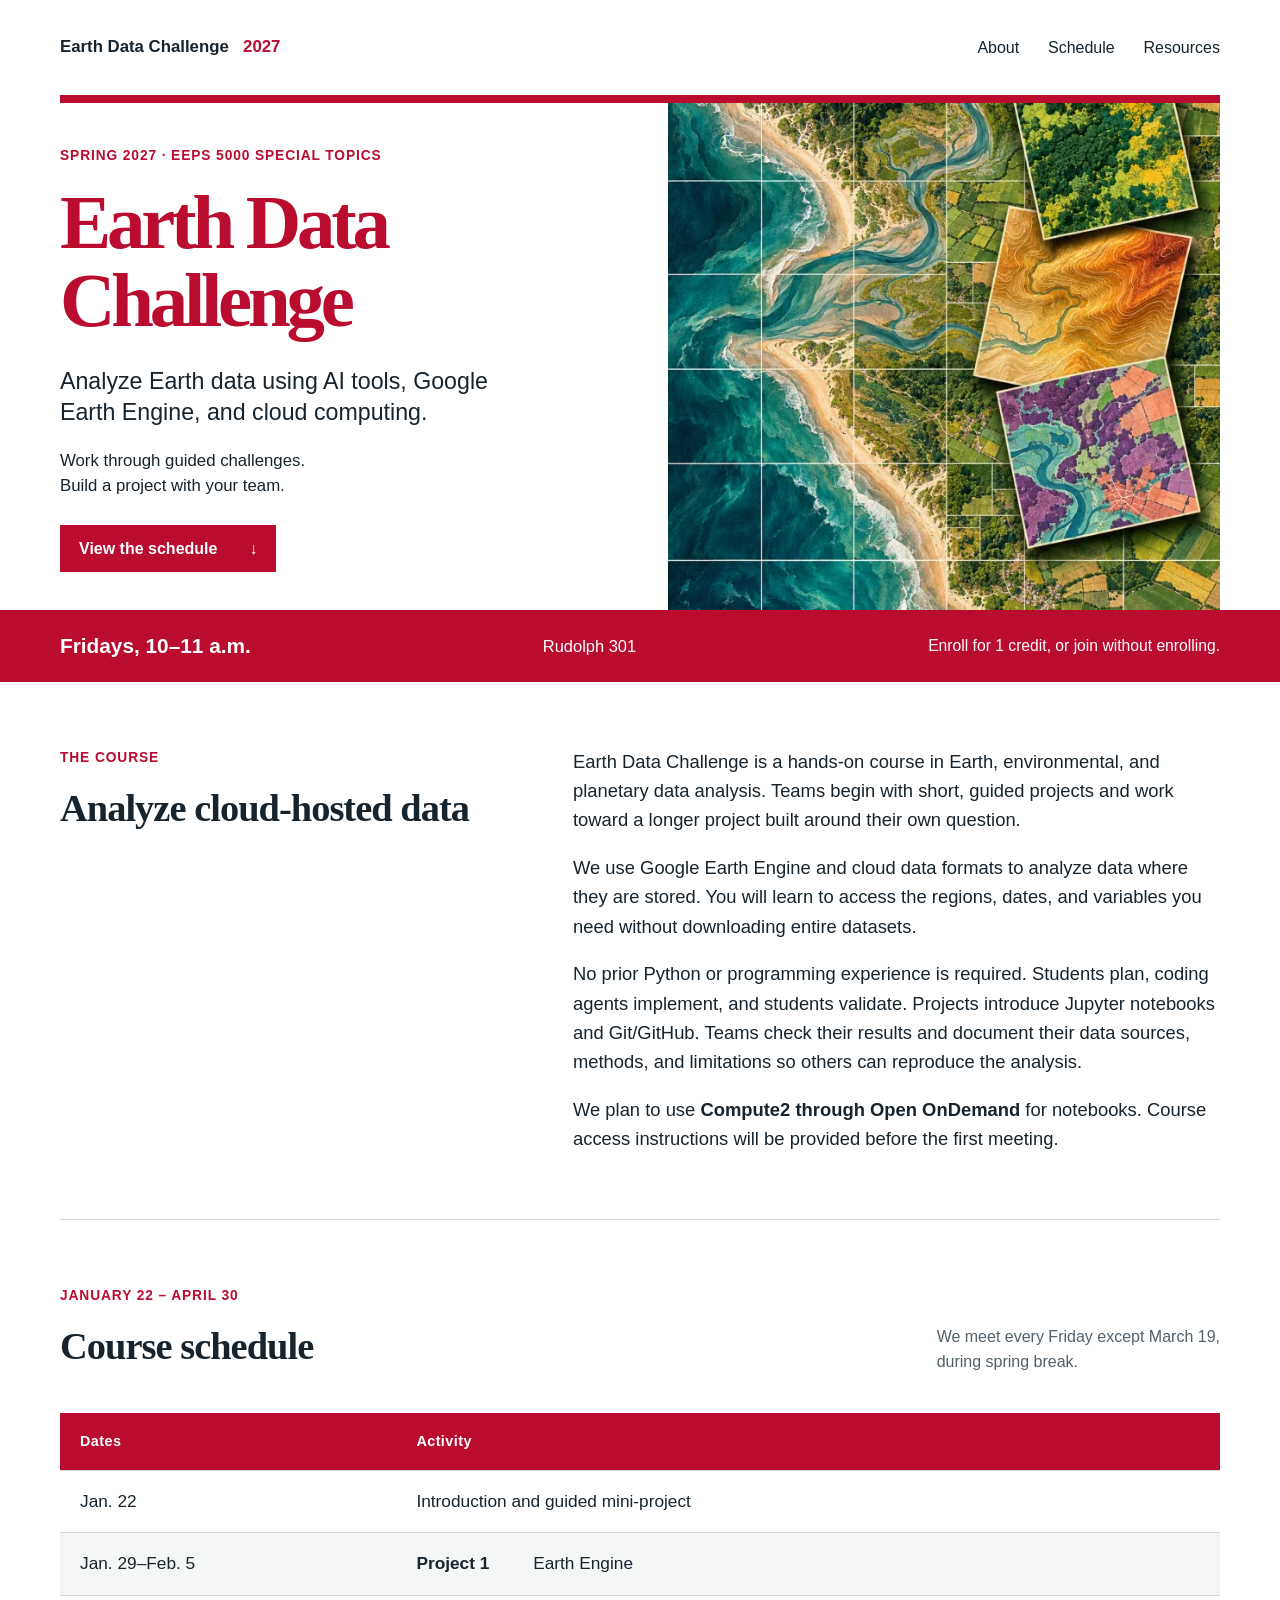
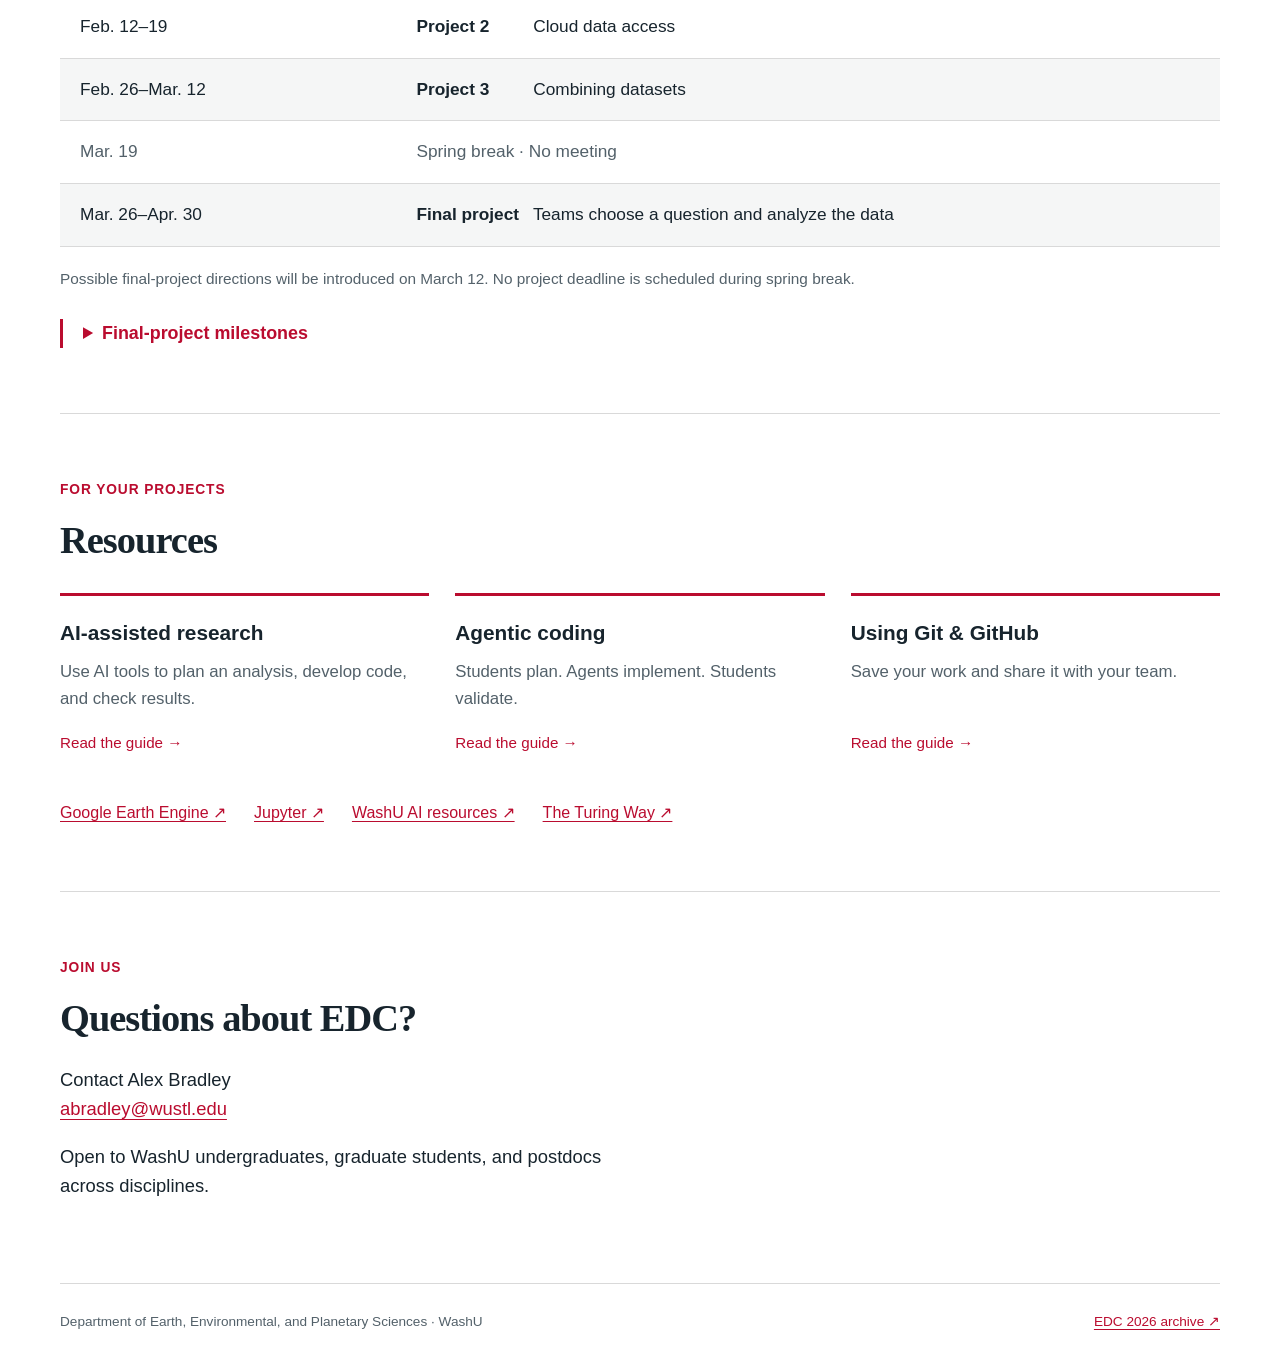
==== commit 2bcc76a9: "docs: clarify course introduction" ====
--- a/index.html
+++ b/index.html
@@ -20,7 +20,7 @@
         <p class="eyebrow">Spring 2027 · EEPS 5000 Special Topics</p>
         <h1 id="course-title">Earth Data<br>Challenge</h1>
         <p class="intro">Analyze Earth data using AI tools, Google Earth Engine, and cloud computing.</p>
-        <p class="hero-detail">Short guided projects.<br>A longer team project.</p>
+        <p class="hero-detail">Work through guided challenges.<br>Build a project with your team.</p>
         <a class="button" href="#schedule">View the schedule <span aria-hidden="true">↓</span></a>
       </div>
       <div class="hero-art"><img src="assets/map-tiles.webp" srcset="assets/map-tiles-640.webp 640w, assets/map-tiles.webp 1122w" sizes="(max-width: 560px) calc(100vw - 36px), (max-width: 850px) calc((100vw - 48px) / 2.1), (max-width: 1240px) calc((100vw - 80px) / 2.1), 553px" width="1122" height="1402" fetchpriority="high" loading="eager" decoding="async" alt="Illustrated coastal map mosaic with lifted tiles showing vegetation, elevation, and land-cover patterns."></div>
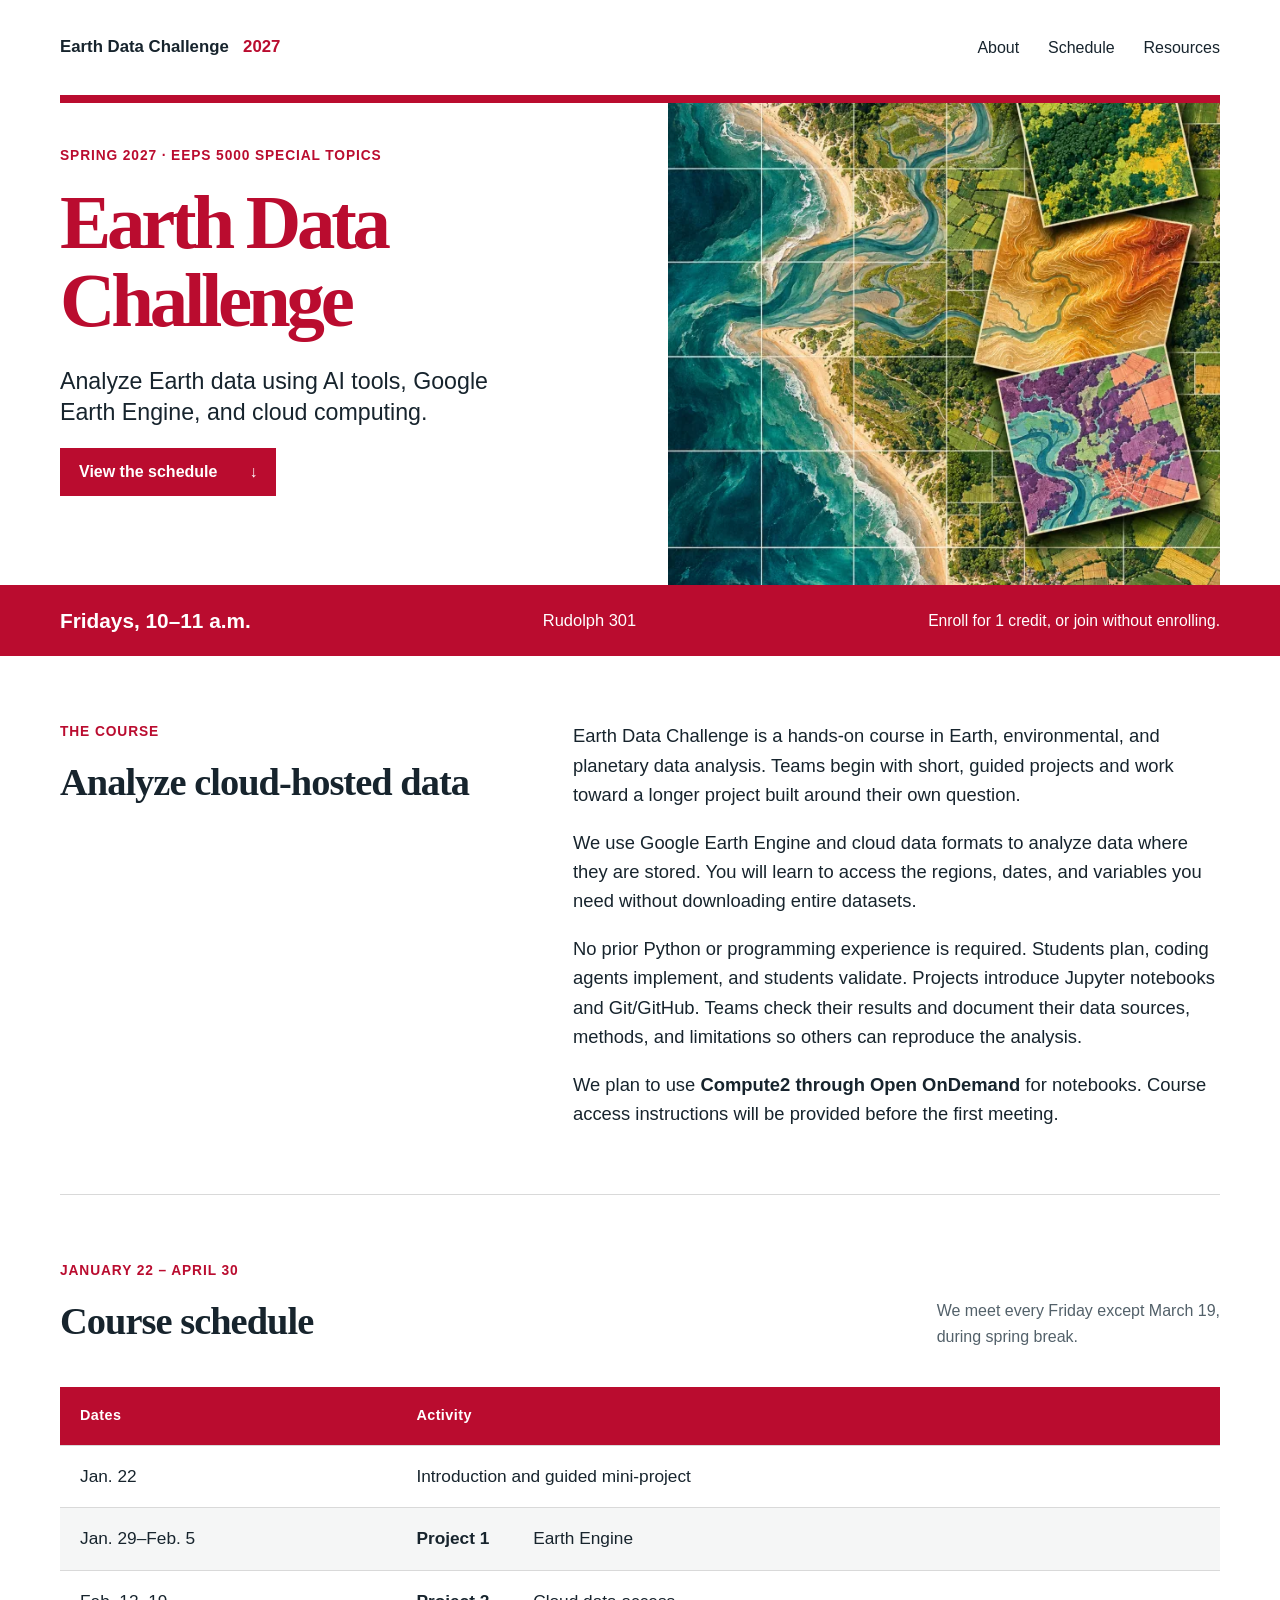
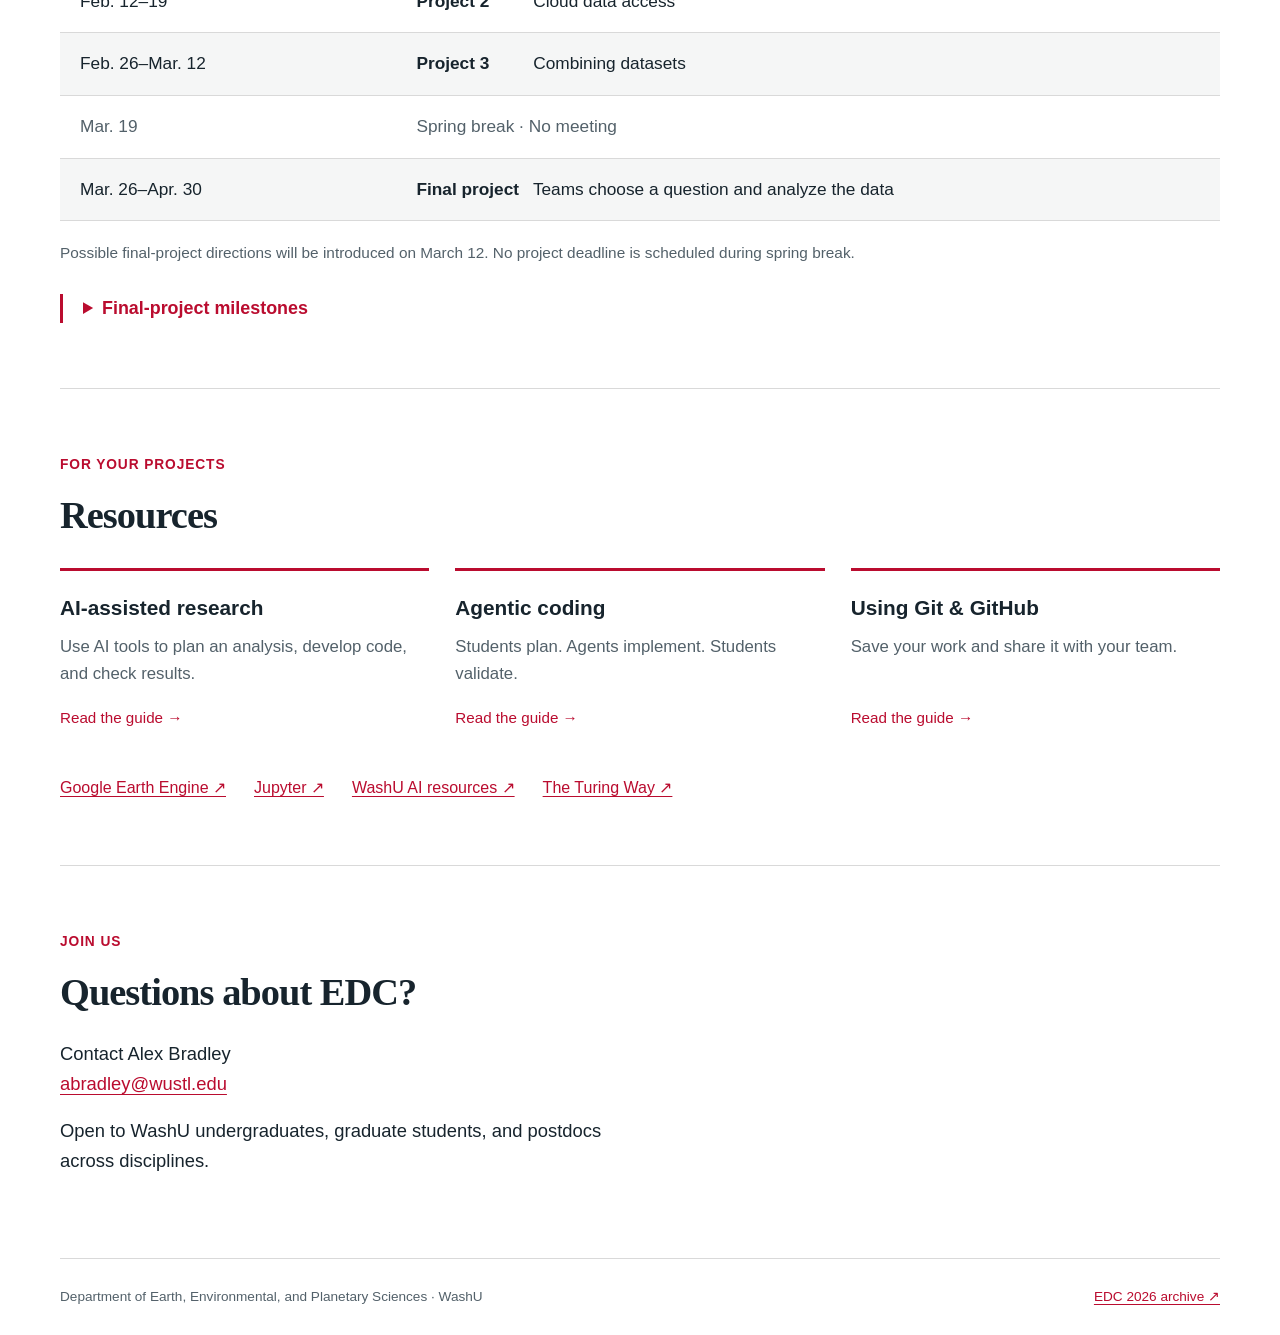
==== commit 69a9f823: "docs: remove extra homepage text" ====
--- a/index.html
+++ b/index.html
@@ -20,7 +20,6 @@
         <p class="eyebrow">Spring 2027 · EEPS 5000 Special Topics</p>
         <h1 id="course-title">Earth Data<br>Challenge</h1>
         <p class="intro">Analyze Earth data using AI tools, Google Earth Engine, and cloud computing.</p>
-        <p class="hero-detail">Work through guided challenges.<br>Build a project with your team.</p>
         <a class="button" href="#schedule">View the schedule <span aria-hidden="true">↓</span></a>
       </div>
       <div class="hero-art"><img src="assets/map-tiles.webp" srcset="assets/map-tiles-640.webp 640w, assets/map-tiles.webp 1122w" sizes="(max-width: 560px) calc(100vw - 36px), (max-width: 850px) calc((100vw - 48px) / 2.1), (max-width: 1240px) calc((100vw - 80px) / 2.1), 553px" width="1122" height="1402" fetchpriority="high" loading="eager" decoding="async" alt="Illustrated coastal map mosaic with lifted tiles showing vegetation, elevation, and land-cover patterns."></div>
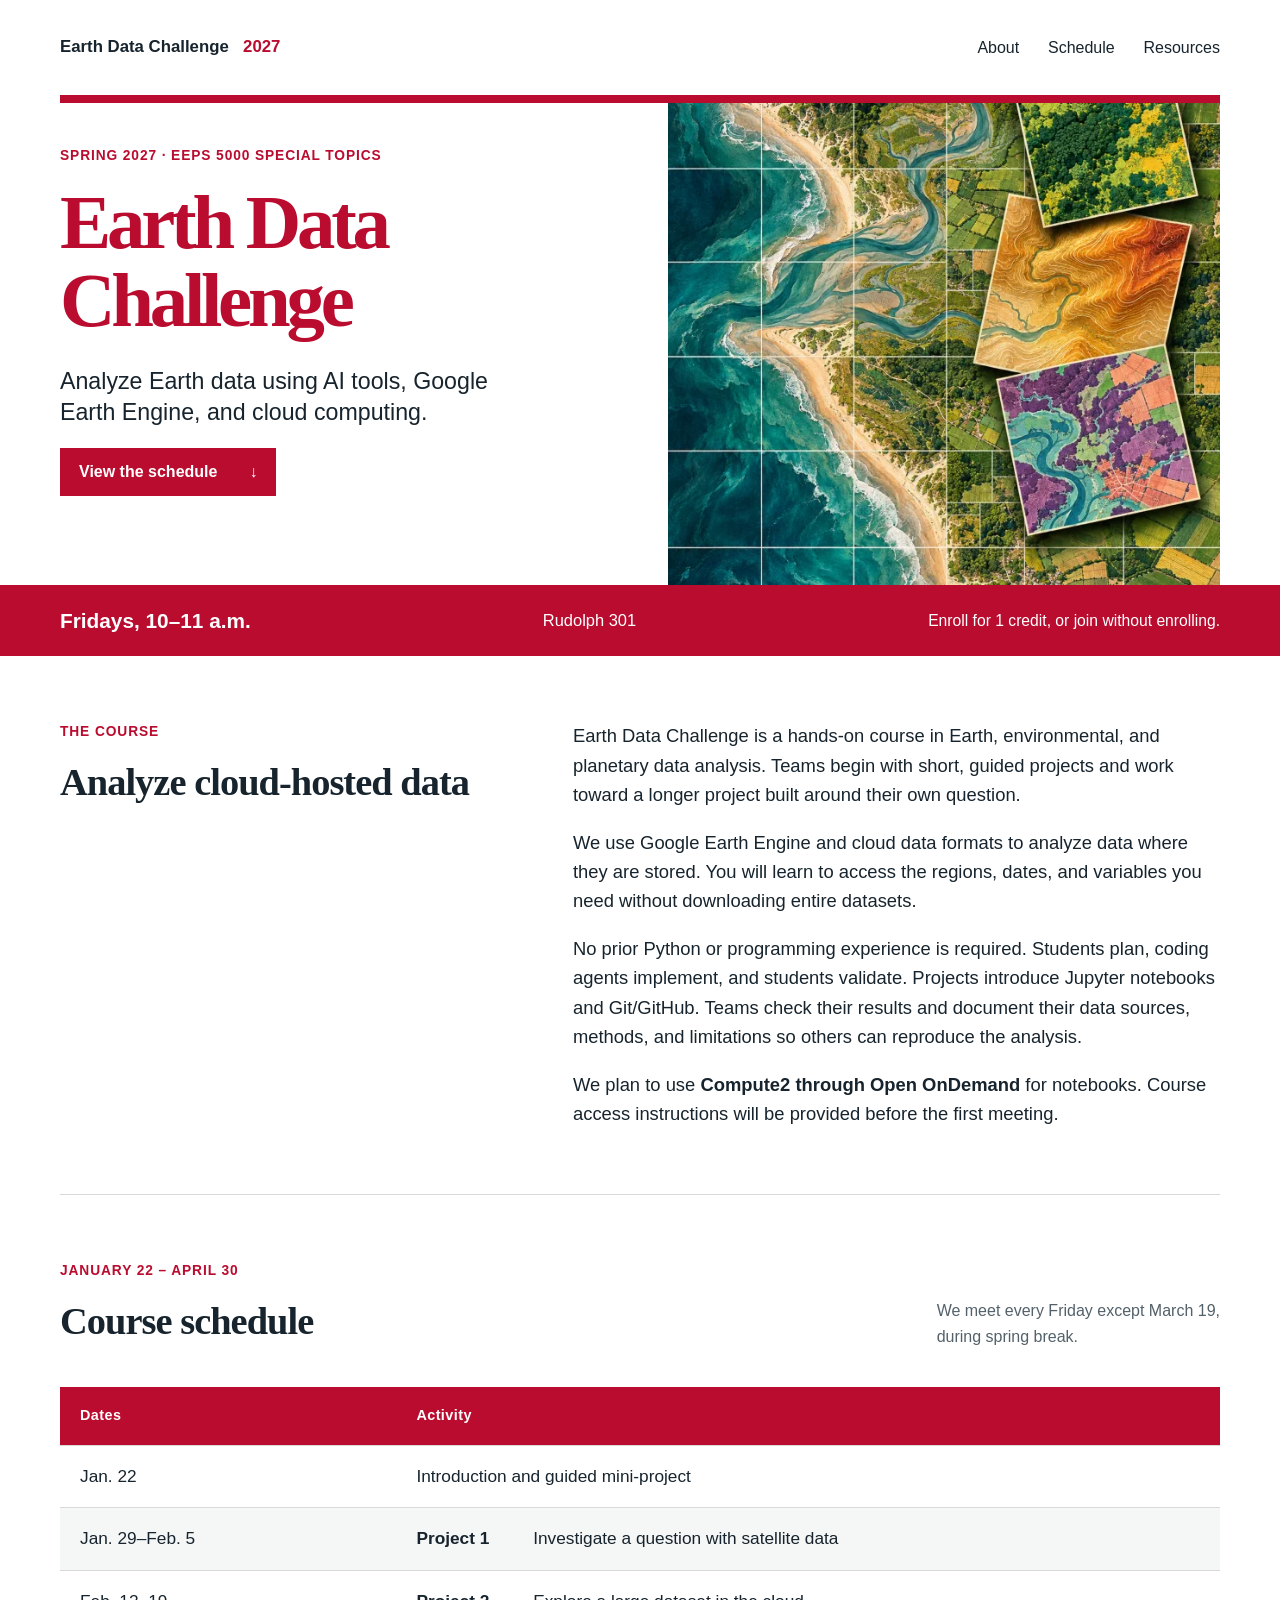
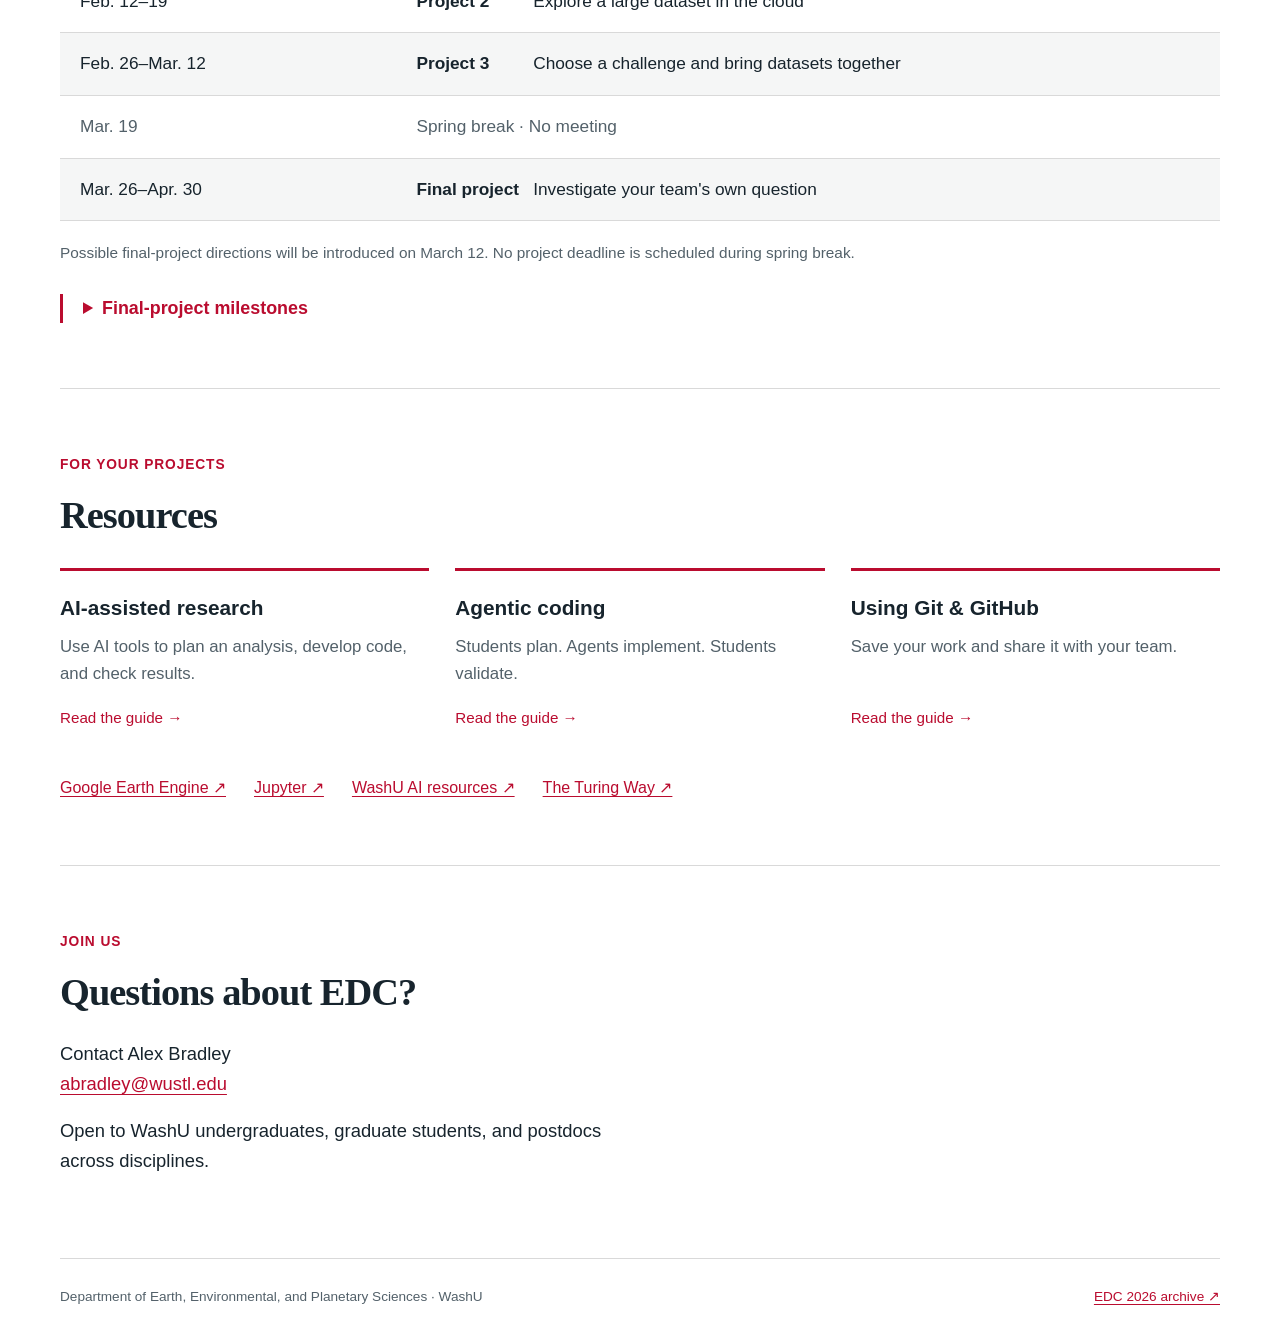
==== commit bc3a461d: "docs: describe example course projects" ====
--- a/index.html
+++ b/index.html
@@ -34,11 +34,11 @@
         <div class="section-heading"><div><p class="eyebrow">January 22 – April 30</p><h2 id="schedule-heading">Course schedule</h2></div><p>We meet every Friday except March 19,<br>during spring break.</p></div>
         <table class="schedule"><caption class="sr-only">Spring 2027 course schedule</caption><thead><tr><th scope="col">Dates</th><th scope="col">Activity</th></tr></thead><tbody>
           <tr><th scope="row">Jan. 22</th><td>Introduction and guided mini-project</td></tr>
-          <tr><th scope="row">Jan. 29–Feb. 5</th><td><span class="project">Project 1</span> Earth Engine</td></tr>
-          <tr><th scope="row">Feb. 12–19</th><td><span class="project">Project 2</span> Cloud data access</td></tr>
-          <tr><th scope="row">Feb. 26–Mar. 12</th><td><span class="project">Project 3</span> Combining datasets</td></tr>
+          <tr><th scope="row">Jan. 29–Feb. 5</th><td><span class="project">Project 1</span> Investigate a question with satellite data</td></tr>
+          <tr><th scope="row">Feb. 12–19</th><td><span class="project">Project 2</span> Explore a large dataset in the cloud</td></tr>
+          <tr><th scope="row">Feb. 26–Mar. 12</th><td><span class="project">Project 3</span> Choose a challenge and bring datasets together</td></tr>
           <tr class="break"><th scope="row">Mar. 19</th><td>Spring break · No meeting</td></tr>
-          <tr><th scope="row">Mar. 26–Apr. 30</th><td><span class="project">Final project</span> Teams choose a question and analyze the data</td></tr>
+          <tr><th scope="row">Mar. 26–Apr. 30</th><td><span class="project">Final project</span> Investigate your team's own question</td></tr>
         </tbody></table>
         <p class="table-note">Possible final-project directions will be introduced on March 12. No project deadline is scheduled during spring break.</p>
         <details class="milestones"><summary>Final-project milestones</summary><table><caption class="sr-only">Final-project milestones</caption><thead><tr><th scope="col">Date</th><th scope="col">Milestone</th></tr></thead><tbody>
